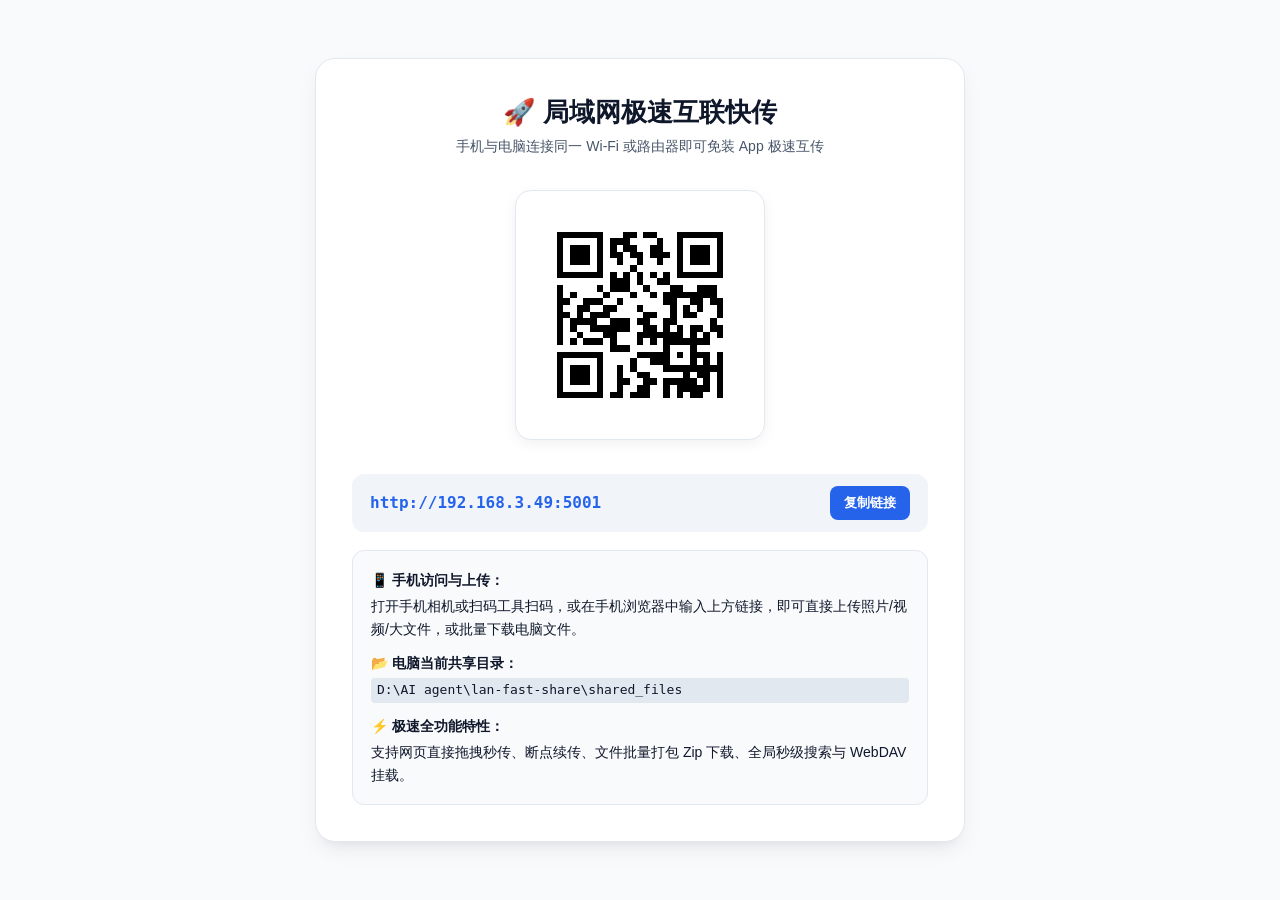
==== qrcode_guide.html @ 94915e1e "feat: 局域网极速快传初始发布，集成真实矢量二维码、物理局域网IP穿透与PowerShell原生启动器" ====
<!DOCTYPE html>
<html lang="zh-CN">
<head>
    <meta charset="UTF-8">
    <meta name="viewport" content="width=device-width, initial-scale=1.0">
    <title>局域网快传 - 扫码互联指南</title>
    <style>
        :root {
            --primary: #2563eb;
            --primary-hover: #1d4ed8;
            --bg: #f8fafc;
            --card-bg: #ffffff;
            --text-main: #0f172a;
            --text-sub: #475569;
            --border: #e2e8f0;
            --success: #16a34a;
        }
        * { box-sizing: border-box; margin: 0; padding: 0; }
        body {
            font-family: -apple-system, BlinkMacSystemFont, "Segoe UI", Roboto, "Helvetica Neue", Arial, sans-serif;
            background: var(--bg);
            color: var(--text-main);
            min-height: 100vh;
            display: flex;
            align-items: center;
            justify-content: center;
            padding: 24px;
        }
        .container {
            background: var(--card-bg);
            max-width: 650px;
            width: 100%;
            border-radius: 20px;
            box-shadow: 0 10px 25px -5px rgba(0, 0, 0, 0.08), 0 8px 10px -6px rgba(0, 0, 0, 0.05);
            padding: 36px;
            border: 1px solid var(--border);
            text-align: center;
        }
        .header { margin-bottom: 20px; }
        .header h1 { font-size: 26px; font-weight: 700; color: var(--text-main); margin-bottom: 8px; }
        .header p { font-size: 14px; color: var(--text-sub); }
        
        .qr-wrapper {
            display: inline-block;
            background: #ffffff;
            padding: 14px;
            border-radius: 16px;
            box-shadow: 0 4px 14px rgba(0, 0, 0, 0.06);
            border: 1px solid var(--border);
            margin: 14px 0;
        }

        .url-box {
            background: #f1f5f9;
            border-radius: 12px;
            padding: 12px 18px;
            display: flex;
            align-items: center;
            justify-content: space-between;
            gap: 12px;
            margin: 16px 0;
        }
        .url-text {
            font-family: ui-monospace, SFMono-Regular, Menlo, Monaco, Consolas, monospace;
            font-size: 16px;
            font-weight: 600;
            color: var(--primary);
            overflow: hidden;
            text-overflow: ellipsis;
            white-space: nowrap;
        }
        .copy-btn {
            background: var(--primary);
            color: white;
            border: none;
            padding: 8px 14px;
            border-radius: 8px;
            cursor: pointer;
            font-size: 13px;
            font-weight: 600;
            transition: all 0.2s;
            white-space: nowrap;
        }
        .copy-btn:hover { background: var(--primary-hover); }

        .info-card {
            text-align: left;
            background: #f8fafc;
            border-radius: 12px;
            padding: 18px;
            border: 1px solid var(--border);
            margin-top: 18px;
        }
        .info-item {
            margin-bottom: 12px;
            font-size: 14px;
            line-height: 1.6;
        }
        .info-item:last-child { margin-bottom: 0; }
        .info-title { font-weight: 600; color: var(--text-main); margin-bottom: 4px; }
        .code-inline {
            background: #e2e8f0;
            padding: 2px 6px;
            border-radius: 4px;
            font-family: monospace;
            font-size: 13px;
            word-break: break-all;
        }
    </style>
</head>
<body>
    <div class="container">
        <div class="header">
            <h1>🚀 局域网极速互联快传</h1>
            <p>手机与电脑连接同一 Wi-Fi 或路由器即可免装 App 极速互传</p>
        </div>

        <div class="qr-wrapper" id="qrContainer">
            <svg xmlns="http://www.w3.org/2000/svg" viewBox="0 0 264 264" width="220" height="220" shape-rendering="crispEdges" style="display:block;margin:0 auto;background:#ffffff;">
<rect width="264" height="264" fill="#ffffff" />
<rect x="32" y="32" width="8" height="8" fill="#000000" />
<rect x="40" y="32" width="8" height="8" fill="#000000" />
<rect x="48" y="32" width="8" height="8" fill="#000000" />
<rect x="56" y="32" width="8" height="8" fill="#000000" />
<rect x="64" y="32" width="8" height="8" fill="#000000" />
<rect x="72" y="32" width="8" height="8" fill="#000000" />
<rect x="80" y="32" width="8" height="8" fill="#000000" />
<rect x="112" y="32" width="8" height="8" fill="#000000" />
<rect x="120" y="32" width="8" height="8" fill="#000000" />
<rect x="136" y="32" width="8" height="8" fill="#000000" />
<rect x="144" y="32" width="8" height="8" fill="#000000" />
<rect x="176" y="32" width="8" height="8" fill="#000000" />
<rect x="184" y="32" width="8" height="8" fill="#000000" />
<rect x="192" y="32" width="8" height="8" fill="#000000" />
<rect x="200" y="32" width="8" height="8" fill="#000000" />
<rect x="208" y="32" width="8" height="8" fill="#000000" />
<rect x="216" y="32" width="8" height="8" fill="#000000" />
<rect x="224" y="32" width="8" height="8" fill="#000000" />
<rect x="32" y="40" width="8" height="8" fill="#000000" />
<rect x="80" y="40" width="8" height="8" fill="#000000" />
<rect x="96" y="40" width="8" height="8" fill="#000000" />
<rect x="104" y="40" width="8" height="8" fill="#000000" />
<rect x="112" y="40" width="8" height="8" fill="#000000" />
<rect x="152" y="40" width="8" height="8" fill="#000000" />
<rect x="176" y="40" width="8" height="8" fill="#000000" />
<rect x="224" y="40" width="8" height="8" fill="#000000" />
<rect x="32" y="48" width="8" height="8" fill="#000000" />
<rect x="48" y="48" width="8" height="8" fill="#000000" />
<rect x="56" y="48" width="8" height="8" fill="#000000" />
<rect x="64" y="48" width="8" height="8" fill="#000000" />
<rect x="80" y="48" width="8" height="8" fill="#000000" />
<rect x="96" y="48" width="8" height="8" fill="#000000" />
<rect x="112" y="48" width="8" height="8" fill="#000000" />
<rect x="120" y="48" width="8" height="8" fill="#000000" />
<rect x="144" y="48" width="8" height="8" fill="#000000" />
<rect x="152" y="48" width="8" height="8" fill="#000000" />
<rect x="176" y="48" width="8" height="8" fill="#000000" />
<rect x="192" y="48" width="8" height="8" fill="#000000" />
<rect x="200" y="48" width="8" height="8" fill="#000000" />
<rect x="208" y="48" width="8" height="8" fill="#000000" />
<rect x="224" y="48" width="8" height="8" fill="#000000" />
<rect x="32" y="56" width="8" height="8" fill="#000000" />
<rect x="48" y="56" width="8" height="8" fill="#000000" />
<rect x="56" y="56" width="8" height="8" fill="#000000" />
<rect x="64" y="56" width="8" height="8" fill="#000000" />
<rect x="80" y="56" width="8" height="8" fill="#000000" />
<rect x="96" y="56" width="8" height="8" fill="#000000" />
<rect x="104" y="56" width="8" height="8" fill="#000000" />
<rect x="120" y="56" width="8" height="8" fill="#000000" />
<rect x="128" y="56" width="8" height="8" fill="#000000" />
<rect x="144" y="56" width="8" height="8" fill="#000000" />
<rect x="152" y="56" width="8" height="8" fill="#000000" />
<rect x="160" y="56" width="8" height="8" fill="#000000" />
<rect x="176" y="56" width="8" height="8" fill="#000000" />
<rect x="192" y="56" width="8" height="8" fill="#000000" />
<rect x="200" y="56" width="8" height="8" fill="#000000" />
<rect x="208" y="56" width="8" height="8" fill="#000000" />
<rect x="224" y="56" width="8" height="8" fill="#000000" />
<rect x="32" y="64" width="8" height="8" fill="#000000" />
<rect x="48" y="64" width="8" height="8" fill="#000000" />
<rect x="56" y="64" width="8" height="8" fill="#000000" />
<rect x="64" y="64" width="8" height="8" fill="#000000" />
<rect x="80" y="64" width="8" height="8" fill="#000000" />
<rect x="104" y="64" width="8" height="8" fill="#000000" />
<rect x="128" y="64" width="8" height="8" fill="#000000" />
<rect x="152" y="64" width="8" height="8" fill="#000000" />
<rect x="176" y="64" width="8" height="8" fill="#000000" />
<rect x="192" y="64" width="8" height="8" fill="#000000" />
<rect x="200" y="64" width="8" height="8" fill="#000000" />
<rect x="208" y="64" width="8" height="8" fill="#000000" />
<rect x="224" y="64" width="8" height="8" fill="#000000" />
<rect x="32" y="72" width="8" height="8" fill="#000000" />
<rect x="80" y="72" width="8" height="8" fill="#000000" />
<rect x="120" y="72" width="8" height="8" fill="#000000" />
<rect x="176" y="72" width="8" height="8" fill="#000000" />
<rect x="224" y="72" width="8" height="8" fill="#000000" />
<rect x="32" y="80" width="8" height="8" fill="#000000" />
<rect x="40" y="80" width="8" height="8" fill="#000000" />
<rect x="48" y="80" width="8" height="8" fill="#000000" />
<rect x="56" y="80" width="8" height="8" fill="#000000" />
<rect x="64" y="80" width="8" height="8" fill="#000000" />
<rect x="72" y="80" width="8" height="8" fill="#000000" />
<rect x="80" y="80" width="8" height="8" fill="#000000" />
<rect x="96" y="80" width="8" height="8" fill="#000000" />
<rect x="112" y="80" width="8" height="8" fill="#000000" />
<rect x="128" y="80" width="8" height="8" fill="#000000" />
<rect x="144" y="80" width="8" height="8" fill="#000000" />
<rect x="160" y="80" width="8" height="8" fill="#000000" />
<rect x="176" y="80" width="8" height="8" fill="#000000" />
<rect x="184" y="80" width="8" height="8" fill="#000000" />
<rect x="192" y="80" width="8" height="8" fill="#000000" />
<rect x="200" y="80" width="8" height="8" fill="#000000" />
<rect x="208" y="80" width="8" height="8" fill="#000000" />
<rect x="216" y="80" width="8" height="8" fill="#000000" />
<rect x="224" y="80" width="8" height="8" fill="#000000" />
<rect x="96" y="88" width="8" height="8" fill="#000000" />
<rect x="104" y="88" width="8" height="8" fill="#000000" />
<rect x="112" y="88" width="8" height="8" fill="#000000" />
<rect x="128" y="88" width="8" height="8" fill="#000000" />
<rect x="152" y="88" width="8" height="8" fill="#000000" />
<rect x="160" y="88" width="8" height="8" fill="#000000" />
<rect x="32" y="96" width="8" height="8" fill="#000000" />
<rect x="80" y="96" width="8" height="8" fill="#000000" />
<rect x="96" y="96" width="8" height="8" fill="#000000" />
<rect x="104" y="96" width="8" height="8" fill="#000000" />
<rect x="112" y="96" width="8" height="8" fill="#000000" />
<rect x="136" y="96" width="8" height="8" fill="#000000" />
<rect x="168" y="96" width="8" height="8" fill="#000000" />
<rect x="176" y="96" width="8" height="8" fill="#000000" />
<rect x="200" y="96" width="8" height="8" fill="#000000" />
<rect x="208" y="96" width="8" height="8" fill="#000000" />
<rect x="216" y="96" width="8" height="8" fill="#000000" />
<rect x="32" y="104" width="8" height="8" fill="#000000" />
<rect x="48" y="104" width="8" height="8" fill="#000000" />
<rect x="88" y="104" width="8" height="8" fill="#000000" />
<rect x="120" y="104" width="8" height="8" fill="#000000" />
<rect x="144" y="104" width="8" height="8" fill="#000000" />
<rect x="160" y="104" width="8" height="8" fill="#000000" />
<rect x="168" y="104" width="8" height="8" fill="#000000" />
<rect x="176" y="104" width="8" height="8" fill="#000000" />
<rect x="184" y="104" width="8" height="8" fill="#000000" />
<rect x="192" y="104" width="8" height="8" fill="#000000" />
<rect x="200" y="104" width="8" height="8" fill="#000000" />
<rect x="208" y="104" width="8" height="8" fill="#000000" />
<rect x="216" y="104" width="8" height="8" fill="#000000" />
<rect x="32" y="112" width="8" height="8" fill="#000000" />
<rect x="40" y="112" width="8" height="8" fill="#000000" />
<rect x="64" y="112" width="8" height="8" fill="#000000" />
<rect x="72" y="112" width="8" height="8" fill="#000000" />
<rect x="80" y="112" width="8" height="8" fill="#000000" />
<rect x="104" y="112" width="8" height="8" fill="#000000" />
<rect x="160" y="112" width="8" height="8" fill="#000000" />
<rect x="168" y="112" width="8" height="8" fill="#000000" />
<rect x="192" y="112" width="8" height="8" fill="#000000" />
<rect x="200" y="112" width="8" height="8" fill="#000000" />
<rect x="216" y="112" width="8" height="8" fill="#000000" />
<rect x="224" y="112" width="8" height="8" fill="#000000" />
<rect x="32" y="120" width="8" height="8" fill="#000000" />
<rect x="56" y="120" width="8" height="8" fill="#000000" />
<rect x="64" y="120" width="8" height="8" fill="#000000" />
<rect x="88" y="120" width="8" height="8" fill="#000000" />
<rect x="96" y="120" width="8" height="8" fill="#000000" />
<rect x="128" y="120" width="8" height="8" fill="#000000" />
<rect x="168" y="120" width="8" height="8" fill="#000000" />
<rect x="184" y="120" width="8" height="8" fill="#000000" />
<rect x="200" y="120" width="8" height="8" fill="#000000" />
<rect x="224" y="120" width="8" height="8" fill="#000000" />
<rect x="32" y="128" width="8" height="8" fill="#000000" />
<rect x="40" y="128" width="8" height="8" fill="#000000" />
<rect x="56" y="128" width="8" height="8" fill="#000000" />
<rect x="72" y="128" width="8" height="8" fill="#000000" />
<rect x="80" y="128" width="8" height="8" fill="#000000" />
<rect x="88" y="128" width="8" height="8" fill="#000000" />
<rect x="136" y="128" width="8" height="8" fill="#000000" />
<rect x="144" y="128" width="8" height="8" fill="#000000" />
<rect x="168" y="128" width="8" height="8" fill="#000000" />
<rect x="184" y="128" width="8" height="8" fill="#000000" />
<rect x="192" y="128" width="8" height="8" fill="#000000" />
<rect x="224" y="128" width="8" height="8" fill="#000000" />
<rect x="32" y="136" width="8" height="8" fill="#000000" />
<rect x="48" y="136" width="8" height="8" fill="#000000" />
<rect x="56" y="136" width="8" height="8" fill="#000000" />
<rect x="64" y="136" width="8" height="8" fill="#000000" />
<rect x="72" y="136" width="8" height="8" fill="#000000" />
<rect x="96" y="136" width="8" height="8" fill="#000000" />
<rect x="104" y="136" width="8" height="8" fill="#000000" />
<rect x="112" y="136" width="8" height="8" fill="#000000" />
<rect x="128" y="136" width="8" height="8" fill="#000000" />
<rect x="136" y="136" width="8" height="8" fill="#000000" />
<rect x="160" y="136" width="8" height="8" fill="#000000" />
<rect x="168" y="136" width="8" height="8" fill="#000000" />
<rect x="216" y="136" width="8" height="8" fill="#000000" />
<rect x="32" y="144" width="8" height="8" fill="#000000" />
<rect x="48" y="144" width="8" height="8" fill="#000000" />
<rect x="72" y="144" width="8" height="8" fill="#000000" />
<rect x="80" y="144" width="8" height="8" fill="#000000" />
<rect x="88" y="144" width="8" height="8" fill="#000000" />
<rect x="96" y="144" width="8" height="8" fill="#000000" />
<rect x="104" y="144" width="8" height="8" fill="#000000" />
<rect x="112" y="144" width="8" height="8" fill="#000000" />
<rect x="136" y="144" width="8" height="8" fill="#000000" />
<rect x="144" y="144" width="8" height="8" fill="#000000" />
<rect x="160" y="144" width="8" height="8" fill="#000000" />
<rect x="176" y="144" width="8" height="8" fill="#000000" />
<rect x="192" y="144" width="8" height="8" fill="#000000" />
<rect x="200" y="144" width="8" height="8" fill="#000000" />
<rect x="216" y="144" width="8" height="8" fill="#000000" />
<rect x="224" y="144" width="8" height="8" fill="#000000" />
<rect x="32" y="152" width="8" height="8" fill="#000000" />
<rect x="56" y="152" width="8" height="8" fill="#000000" />
<rect x="88" y="152" width="8" height="8" fill="#000000" />
<rect x="96" y="152" width="8" height="8" fill="#000000" />
<rect x="128" y="152" width="8" height="8" fill="#000000" />
<rect x="136" y="152" width="8" height="8" fill="#000000" />
<rect x="144" y="152" width="8" height="8" fill="#000000" />
<rect x="152" y="152" width="8" height="8" fill="#000000" />
<rect x="160" y="152" width="8" height="8" fill="#000000" />
<rect x="168" y="152" width="8" height="8" fill="#000000" />
<rect x="176" y="152" width="8" height="8" fill="#000000" />
<rect x="192" y="152" width="8" height="8" fill="#000000" />
<rect x="208" y="152" width="8" height="8" fill="#000000" />
<rect x="224" y="152" width="8" height="8" fill="#000000" />
<rect x="32" y="160" width="8" height="8" fill="#000000" />
<rect x="48" y="160" width="8" height="8" fill="#000000" />
<rect x="64" y="160" width="8" height="8" fill="#000000" />
<rect x="72" y="160" width="8" height="8" fill="#000000" />
<rect x="80" y="160" width="8" height="8" fill="#000000" />
<rect x="96" y="160" width="8" height="8" fill="#000000" />
<rect x="128" y="160" width="8" height="8" fill="#000000" />
<rect x="144" y="160" width="8" height="8" fill="#000000" />
<rect x="160" y="160" width="8" height="8" fill="#000000" />
<rect x="168" y="160" width="8" height="8" fill="#000000" />
<rect x="176" y="160" width="8" height="8" fill="#000000" />
<rect x="184" y="160" width="8" height="8" fill="#000000" />
<rect x="192" y="160" width="8" height="8" fill="#000000" />
<rect x="200" y="160" width="8" height="8" fill="#000000" />
<rect x="208" y="160" width="8" height="8" fill="#000000" />
<rect x="96" y="168" width="8" height="8" fill="#000000" />
<rect x="104" y="168" width="8" height="8" fill="#000000" />
<rect x="112" y="168" width="8" height="8" fill="#000000" />
<rect x="160" y="168" width="8" height="8" fill="#000000" />
<rect x="192" y="168" width="8" height="8" fill="#000000" />
<rect x="32" y="176" width="8" height="8" fill="#000000" />
<rect x="40" y="176" width="8" height="8" fill="#000000" />
<rect x="48" y="176" width="8" height="8" fill="#000000" />
<rect x="56" y="176" width="8" height="8" fill="#000000" />
<rect x="64" y="176" width="8" height="8" fill="#000000" />
<rect x="72" y="176" width="8" height="8" fill="#000000" />
<rect x="80" y="176" width="8" height="8" fill="#000000" />
<rect x="128" y="176" width="8" height="8" fill="#000000" />
<rect x="136" y="176" width="8" height="8" fill="#000000" />
<rect x="144" y="176" width="8" height="8" fill="#000000" />
<rect x="152" y="176" width="8" height="8" fill="#000000" />
<rect x="160" y="176" width="8" height="8" fill="#000000" />
<rect x="176" y="176" width="8" height="8" fill="#000000" />
<rect x="192" y="176" width="8" height="8" fill="#000000" />
<rect x="200" y="176" width="8" height="8" fill="#000000" />
<rect x="208" y="176" width="8" height="8" fill="#000000" />
<rect x="224" y="176" width="8" height="8" fill="#000000" />
<rect x="32" y="184" width="8" height="8" fill="#000000" />
<rect x="80" y="184" width="8" height="8" fill="#000000" />
<rect x="120" y="184" width="8" height="8" fill="#000000" />
<rect x="144" y="184" width="8" height="8" fill="#000000" />
<rect x="152" y="184" width="8" height="8" fill="#000000" />
<rect x="160" y="184" width="8" height="8" fill="#000000" />
<rect x="192" y="184" width="8" height="8" fill="#000000" />
<rect x="208" y="184" width="8" height="8" fill="#000000" />
<rect x="224" y="184" width="8" height="8" fill="#000000" />
<rect x="32" y="192" width="8" height="8" fill="#000000" />
<rect x="48" y="192" width="8" height="8" fill="#000000" />
<rect x="56" y="192" width="8" height="8" fill="#000000" />
<rect x="64" y="192" width="8" height="8" fill="#000000" />
<rect x="80" y="192" width="8" height="8" fill="#000000" />
<rect x="104" y="192" width="8" height="8" fill="#000000" />
<rect x="120" y="192" width="8" height="8" fill="#000000" />
<rect x="160" y="192" width="8" height="8" fill="#000000" />
<rect x="168" y="192" width="8" height="8" fill="#000000" />
<rect x="176" y="192" width="8" height="8" fill="#000000" />
<rect x="184" y="192" width="8" height="8" fill="#000000" />
<rect x="192" y="192" width="8" height="8" fill="#000000" />
<rect x="200" y="192" width="8" height="8" fill="#000000" />
<rect x="208" y="192" width="8" height="8" fill="#000000" />
<rect x="216" y="192" width="8" height="8" fill="#000000" />
<rect x="224" y="192" width="8" height="8" fill="#000000" />
<rect x="32" y="200" width="8" height="8" fill="#000000" />
<rect x="48" y="200" width="8" height="8" fill="#000000" />
<rect x="56" y="200" width="8" height="8" fill="#000000" />
<rect x="64" y="200" width="8" height="8" fill="#000000" />
<rect x="80" y="200" width="8" height="8" fill="#000000" />
<rect x="104" y="200" width="8" height="8" fill="#000000" />
<rect x="128" y="200" width="8" height="8" fill="#000000" />
<rect x="136" y="200" width="8" height="8" fill="#000000" />
<rect x="184" y="200" width="8" height="8" fill="#000000" />
<rect x="200" y="200" width="8" height="8" fill="#000000" />
<rect x="208" y="200" width="8" height="8" fill="#000000" />
<rect x="224" y="200" width="8" height="8" fill="#000000" />
<rect x="32" y="208" width="8" height="8" fill="#000000" />
<rect x="48" y="208" width="8" height="8" fill="#000000" />
<rect x="56" y="208" width="8" height="8" fill="#000000" />
<rect x="64" y="208" width="8" height="8" fill="#000000" />
<rect x="80" y="208" width="8" height="8" fill="#000000" />
<rect x="104" y="208" width="8" height="8" fill="#000000" />
<rect x="112" y="208" width="8" height="8" fill="#000000" />
<rect x="136" y="208" width="8" height="8" fill="#000000" />
<rect x="144" y="208" width="8" height="8" fill="#000000" />
<rect x="160" y="208" width="8" height="8" fill="#000000" />
<rect x="168" y="208" width="8" height="8" fill="#000000" />
<rect x="176" y="208" width="8" height="8" fill="#000000" />
<rect x="184" y="208" width="8" height="8" fill="#000000" />
<rect x="192" y="208" width="8" height="8" fill="#000000" />
<rect x="208" y="208" width="8" height="8" fill="#000000" />
<rect x="224" y="208" width="8" height="8" fill="#000000" />
<rect x="32" y="216" width="8" height="8" fill="#000000" />
<rect x="80" y="216" width="8" height="8" fill="#000000" />
<rect x="104" y="216" width="8" height="8" fill="#000000" />
<rect x="128" y="216" width="8" height="8" fill="#000000" />
<rect x="136" y="216" width="8" height="8" fill="#000000" />
<rect x="160" y="216" width="8" height="8" fill="#000000" />
<rect x="176" y="216" width="8" height="8" fill="#000000" />
<rect x="184" y="216" width="8" height="8" fill="#000000" />
<rect x="192" y="216" width="8" height="8" fill="#000000" />
<rect x="200" y="216" width="8" height="8" fill="#000000" />
<rect x="208" y="216" width="8" height="8" fill="#000000" />
<rect x="224" y="216" width="8" height="8" fill="#000000" />
<rect x="32" y="224" width="8" height="8" fill="#000000" />
<rect x="40" y="224" width="8" height="8" fill="#000000" />
<rect x="48" y="224" width="8" height="8" fill="#000000" />
<rect x="56" y="224" width="8" height="8" fill="#000000" />
<rect x="64" y="224" width="8" height="8" fill="#000000" />
<rect x="72" y="224" width="8" height="8" fill="#000000" />
<rect x="80" y="224" width="8" height="8" fill="#000000" />
<rect x="96" y="224" width="8" height="8" fill="#000000" />
<rect x="104" y="224" width="8" height="8" fill="#000000" />
<rect x="120" y="224" width="8" height="8" fill="#000000" />
<rect x="128" y="224" width="8" height="8" fill="#000000" />
<rect x="136" y="224" width="8" height="8" fill="#000000" />
<rect x="160" y="224" width="8" height="8" fill="#000000" />
<rect x="176" y="224" width="8" height="8" fill="#000000" />
<rect x="192" y="224" width="8" height="8" fill="#000000" />
<rect x="200" y="224" width="8" height="8" fill="#000000" />
<rect x="224" y="224" width="8" height="8" fill="#000000" />
</svg>
        </div>

        <div class="url-box">
            <span class="url-text" id="targetUrl">http://192.168.3.49:5001</span>
            <button class="copy-btn" onclick="copyLink()">复制链接</button>
        </div>

        <div class="info-card">
            <div class="info-item">
                <div class="info-title">📱 手机访问与上传：</div>
                <div>打开手机相机或扫码工具扫码，或在手机浏览器中输入上方链接，即可直接上传照片/视频/大文件，或批量下载电脑文件。</div>
            </div>
            <div class="info-item">
                <div class="info-title">📂 电脑当前共享目录：</div>
                <div class="code-inline">D:\AI agent\lan-fast-share\shared_files</div>
            </div>
            <div class="info-item">
                <div class="info-title">⚡ 极速全功能特性：</div>
                <div>支持网页直接拖拽秒传、断点续传、文件批量打包 Zip 下载、全局秒级搜索与 WebDAV 挂载。</div>
            </div>
            
        </div>
    </div>

    <script src="web/qrcode.min.js"></script>
    <script>
        // 若静态 SVG 缺失，自动调用本地纯原生离线引擎动态补全
        (function() {
            const container = document.getElementById("qrContainer");
            if (container && (!container.querySelector("svg") || container.innerHTML.trim() === "")) {
                const url = document.getElementById("targetUrl").innerText.trim();
                if (window.LanQRCode && typeof window.LanQRCode.createSvg === 'function') {
                    container.innerHTML = window.LanQRCode.createSvg(url, { margin: 4, size: 220, level: 'M' });
                }
            }
        })();

        function copyLink() {
            const text = document.getElementById("targetUrl").innerText;
            navigator.clipboard.writeText(text).then(() => {
                alert("已复制链接到剪贴板！可以直接微信/QQ发给好友或在手机输入。");
            }).catch(() => {
                const input = document.createElement("input");
                input.value = text;
                document.body.appendChild(input);
                input.select();
                document.execCommand("copy");
                document.body.removeChild(input);
                alert("已复制链接到剪贴板！");
            });
        }
    </script>
</body>
</html>
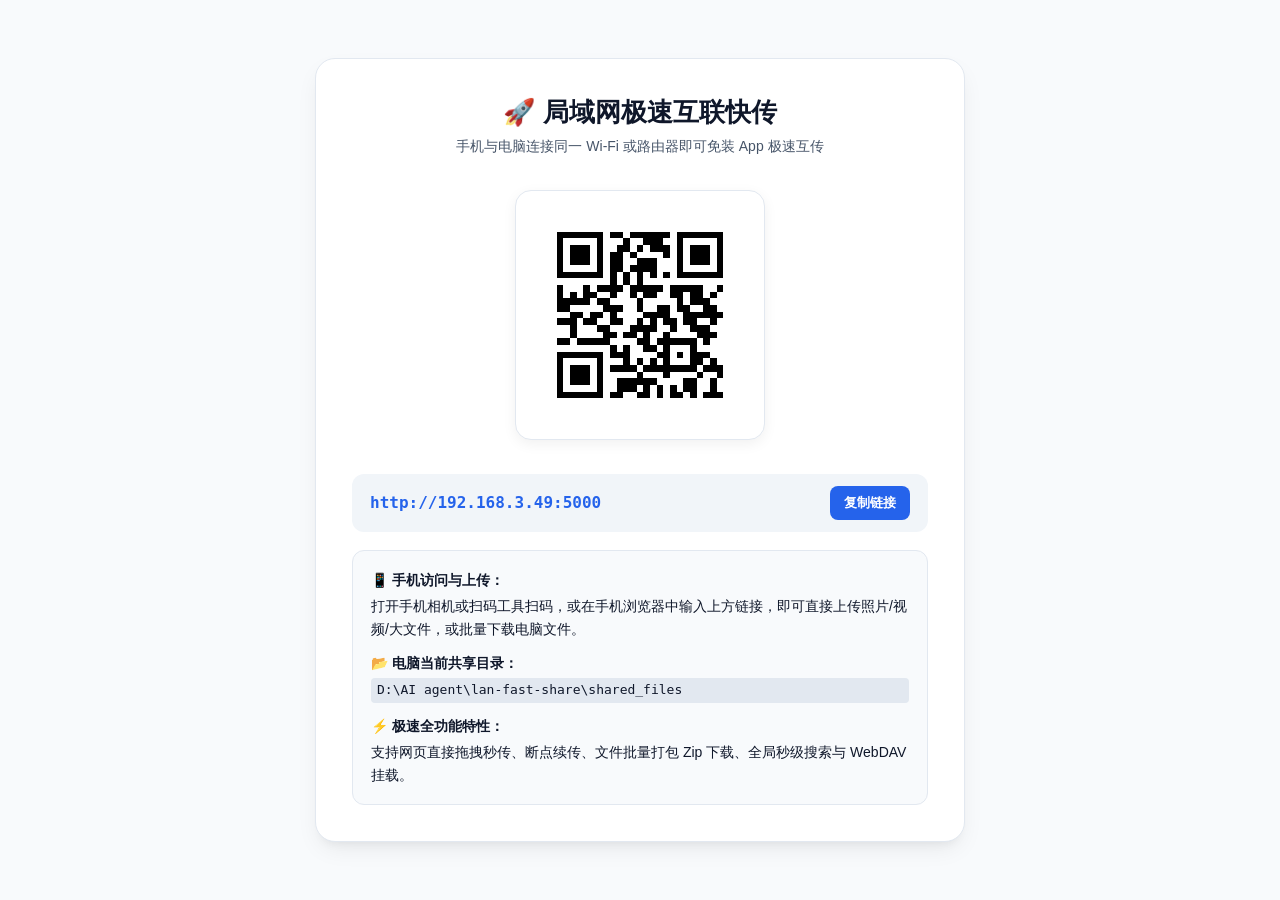
==== commit 656656ca: "feat: 重构网页内置零泄漏流式下载引擎，移除外部接管，支持大文件多文件任务中心调度与断点续传" ====
--- a/qrcode_guide.html
+++ b/qrcode_guide.html
@@ -125,10 +125,14 @@
 <rect x="64" y="32" width="8" height="8" fill="#000000" />
 <rect x="72" y="32" width="8" height="8" fill="#000000" />
 <rect x="80" y="32" width="8" height="8" fill="#000000" />
-<rect x="112" y="32" width="8" height="8" fill="#000000" />
+<rect x="96" y="32" width="8" height="8" fill="#000000" />
+<rect x="104" y="32" width="8" height="8" fill="#000000" />
 <rect x="120" y="32" width="8" height="8" fill="#000000" />
+<rect x="128" y="32" width="8" height="8" fill="#000000" />
 <rect x="136" y="32" width="8" height="8" fill="#000000" />
 <rect x="144" y="32" width="8" height="8" fill="#000000" />
+<rect x="152" y="32" width="8" height="8" fill="#000000" />
+<rect x="160" y="32" width="8" height="8" fill="#000000" />
 <rect x="176" y="32" width="8" height="8" fill="#000000" />
 <rect x="184" y="32" width="8" height="8" fill="#000000" />
 <rect x="192" y="32" width="8" height="8" fill="#000000" />
@@ -138,9 +142,9 @@
 <rect x="224" y="32" width="8" height="8" fill="#000000" />
 <rect x="32" y="40" width="8" height="8" fill="#000000" />
 <rect x="80" y="40" width="8" height="8" fill="#000000" />
-<rect x="96" y="40" width="8" height="8" fill="#000000" />
-<rect x="104" y="40" width="8" height="8" fill="#000000" />
 <rect x="112" y="40" width="8" height="8" fill="#000000" />
+<rect x="136" y="40" width="8" height="8" fill="#000000" />
+<rect x="144" y="40" width="8" height="8" fill="#000000" />
 <rect x="152" y="40" width="8" height="8" fill="#000000" />
 <rect x="176" y="40" width="8" height="8" fill="#000000" />
 <rect x="224" y="40" width="8" height="8" fill="#000000" />
@@ -149,11 +153,12 @@
 <rect x="56" y="48" width="8" height="8" fill="#000000" />
 <rect x="64" y="48" width="8" height="8" fill="#000000" />
 <rect x="80" y="48" width="8" height="8" fill="#000000" />
-<rect x="96" y="48" width="8" height="8" fill="#000000" />
+<rect x="104" y="48" width="8" height="8" fill="#000000" />
 <rect x="112" y="48" width="8" height="8" fill="#000000" />
-<rect x="120" y="48" width="8" height="8" fill="#000000" />
+<rect x="128" y="48" width="8" height="8" fill="#000000" />
 <rect x="144" y="48" width="8" height="8" fill="#000000" />
 <rect x="152" y="48" width="8" height="8" fill="#000000" />
+<rect x="160" y="48" width="8" height="8" fill="#000000" />
 <rect x="176" y="48" width="8" height="8" fill="#000000" />
 <rect x="192" y="48" width="8" height="8" fill="#000000" />
 <rect x="200" y="48" width="8" height="8" fill="#000000" />
@@ -167,9 +172,6 @@
 <rect x="96" y="56" width="8" height="8" fill="#000000" />
 <rect x="104" y="56" width="8" height="8" fill="#000000" />
 <rect x="120" y="56" width="8" height="8" fill="#000000" />
-<rect x="128" y="56" width="8" height="8" fill="#000000" />
-<rect x="144" y="56" width="8" height="8" fill="#000000" />
-<rect x="152" y="56" width="8" height="8" fill="#000000" />
 <rect x="160" y="56" width="8" height="8" fill="#000000" />
 <rect x="176" y="56" width="8" height="8" fill="#000000" />
 <rect x="192" y="56" width="8" height="8" fill="#000000" />
@@ -181,9 +183,11 @@
 <rect x="56" y="64" width="8" height="8" fill="#000000" />
 <rect x="64" y="64" width="8" height="8" fill="#000000" />
 <rect x="80" y="64" width="8" height="8" fill="#000000" />
+<rect x="96" y="64" width="8" height="8" fill="#000000" />
 <rect x="104" y="64" width="8" height="8" fill="#000000" />
 <rect x="128" y="64" width="8" height="8" fill="#000000" />
-<rect x="152" y="64" width="8" height="8" fill="#000000" />
+<rect x="136" y="64" width="8" height="8" fill="#000000" />
+<rect x="144" y="64" width="8" height="8" fill="#000000" />
 <rect x="176" y="64" width="8" height="8" fill="#000000" />
 <rect x="192" y="64" width="8" height="8" fill="#000000" />
 <rect x="200" y="64" width="8" height="8" fill="#000000" />
@@ -191,7 +195,12 @@
 <rect x="224" y="64" width="8" height="8" fill="#000000" />
 <rect x="32" y="72" width="8" height="8" fill="#000000" />
 <rect x="80" y="72" width="8" height="8" fill="#000000" />
+<rect x="96" y="72" width="8" height="8" fill="#000000" />
+<rect x="104" y="72" width="8" height="8" fill="#000000" />
 <rect x="120" y="72" width="8" height="8" fill="#000000" />
+<rect x="128" y="72" width="8" height="8" fill="#000000" />
+<rect x="136" y="72" width="8" height="8" fill="#000000" />
+<rect x="144" y="72" width="8" height="8" fill="#000000" />
 <rect x="176" y="72" width="8" height="8" fill="#000000" />
 <rect x="224" y="72" width="8" height="8" fill="#000000" />
 <rect x="32" y="80" width="8" height="8" fill="#000000" />
@@ -214,130 +223,132 @@
 <rect x="216" y="80" width="8" height="8" fill="#000000" />
 <rect x="224" y="80" width="8" height="8" fill="#000000" />
 <rect x="96" y="88" width="8" height="8" fill="#000000" />
-<rect x="104" y="88" width="8" height="8" fill="#000000" />
 <rect x="112" y="88" width="8" height="8" fill="#000000" />
 <rect x="128" y="88" width="8" height="8" fill="#000000" />
-<rect x="152" y="88" width="8" height="8" fill="#000000" />
-<rect x="160" y="88" width="8" height="8" fill="#000000" />
 <rect x="32" y="96" width="8" height="8" fill="#000000" />
+<rect x="64" y="96" width="8" height="8" fill="#000000" />
 <rect x="80" y="96" width="8" height="8" fill="#000000" />
+<rect x="88" y="96" width="8" height="8" fill="#000000" />
 <rect x="96" y="96" width="8" height="8" fill="#000000" />
 <rect x="104" y="96" width="8" height="8" fill="#000000" />
-<rect x="112" y="96" width="8" height="8" fill="#000000" />
+<rect x="120" y="96" width="8" height="8" fill="#000000" />
+<rect x="128" y="96" width="8" height="8" fill="#000000" />
 <rect x="136" y="96" width="8" height="8" fill="#000000" />
+<rect x="144" y="96" width="8" height="8" fill="#000000" />
+<rect x="152" y="96" width="8" height="8" fill="#000000" />
 <rect x="168" y="96" width="8" height="8" fill="#000000" />
 <rect x="176" y="96" width="8" height="8" fill="#000000" />
+<rect x="184" y="96" width="8" height="8" fill="#000000" />
+<rect x="192" y="96" width="8" height="8" fill="#000000" />
 <rect x="200" y="96" width="8" height="8" fill="#000000" />
-<rect x="208" y="96" width="8" height="8" fill="#000000" />
-<rect x="216" y="96" width="8" height="8" fill="#000000" />
+<rect x="224" y="96" width="8" height="8" fill="#000000" />
 <rect x="32" y="104" width="8" height="8" fill="#000000" />
 <rect x="48" y="104" width="8" height="8" fill="#000000" />
-<rect x="88" y="104" width="8" height="8" fill="#000000" />
+<rect x="64" y="104" width="8" height="8" fill="#000000" />
+<rect x="72" y="104" width="8" height="8" fill="#000000" />
+<rect x="96" y="104" width="8" height="8" fill="#000000" />
 <rect x="120" y="104" width="8" height="8" fill="#000000" />
+<rect x="136" y="104" width="8" height="8" fill="#000000" />
 <rect x="144" y="104" width="8" height="8" fill="#000000" />
-<rect x="160" y="104" width="8" height="8" fill="#000000" />
 <rect x="168" y="104" width="8" height="8" fill="#000000" />
 <rect x="176" y="104" width="8" height="8" fill="#000000" />
-<rect x="184" y="104" width="8" height="8" fill="#000000" />
 <rect x="192" y="104" width="8" height="8" fill="#000000" />
 <rect x="200" y="104" width="8" height="8" fill="#000000" />
-<rect x="208" y="104" width="8" height="8" fill="#000000" />
 <rect x="216" y="104" width="8" height="8" fill="#000000" />
 <rect x="32" y="112" width="8" height="8" fill="#000000" />
 <rect x="40" y="112" width="8" height="8" fill="#000000" />
+<rect x="48" y="112" width="8" height="8" fill="#000000" />
+<rect x="56" y="112" width="8" height="8" fill="#000000" />
 <rect x="64" y="112" width="8" height="8" fill="#000000" />
-<rect x="72" y="112" width="8" height="8" fill="#000000" />
 <rect x="80" y="112" width="8" height="8" fill="#000000" />
-<rect x="104" y="112" width="8" height="8" fill="#000000" />
-<rect x="160" y="112" width="8" height="8" fill="#000000" />
-<rect x="168" y="112" width="8" height="8" fill="#000000" />
+<rect x="88" y="112" width="8" height="8" fill="#000000" />
+<rect x="128" y="112" width="8" height="8" fill="#000000" />
+<rect x="176" y="112" width="8" height="8" fill="#000000" />
 <rect x="192" y="112" width="8" height="8" fill="#000000" />
 <rect x="200" y="112" width="8" height="8" fill="#000000" />
-<rect x="216" y="112" width="8" height="8" fill="#000000" />
-<rect x="224" y="112" width="8" height="8" fill="#000000" />
+<rect x="208" y="112" width="8" height="8" fill="#000000" />
 <rect x="32" y="120" width="8" height="8" fill="#000000" />
-<rect x="56" y="120" width="8" height="8" fill="#000000" />
-<rect x="64" y="120" width="8" height="8" fill="#000000" />
+<rect x="40" y="120" width="8" height="8" fill="#000000" />
 <rect x="88" y="120" width="8" height="8" fill="#000000" />
 <rect x="96" y="120" width="8" height="8" fill="#000000" />
+<rect x="104" y="120" width="8" height="8" fill="#000000" />
 <rect x="128" y="120" width="8" height="8" fill="#000000" />
-<rect x="168" y="120" width="8" height="8" fill="#000000" />
+<rect x="152" y="120" width="8" height="8" fill="#000000" />
+<rect x="160" y="120" width="8" height="8" fill="#000000" />
+<rect x="176" y="120" width="8" height="8" fill="#000000" />
 <rect x="184" y="120" width="8" height="8" fill="#000000" />
-<rect x="200" y="120" width="8" height="8" fill="#000000" />
-<rect x="224" y="120" width="8" height="8" fill="#000000" />
-<rect x="32" y="128" width="8" height="8" fill="#000000" />
-<rect x="40" y="128" width="8" height="8" fill="#000000" />
+<rect x="208" y="120" width="8" height="8" fill="#000000" />
+<rect x="216" y="120" width="8" height="8" fill="#000000" />
+<rect x="48" y="128" width="8" height="8" fill="#000000" />
 <rect x="56" y="128" width="8" height="8" fill="#000000" />
 <rect x="72" y="128" width="8" height="8" fill="#000000" />
 <rect x="80" y="128" width="8" height="8" fill="#000000" />
-<rect x="88" y="128" width="8" height="8" fill="#000000" />
+<rect x="96" y="128" width="8" height="8" fill="#000000" />
 <rect x="136" y="128" width="8" height="8" fill="#000000" />
 <rect x="144" y="128" width="8" height="8" fill="#000000" />
-<rect x="168" y="128" width="8" height="8" fill="#000000" />
+<rect x="152" y="128" width="8" height="8" fill="#000000" />
+<rect x="160" y="128" width="8" height="8" fill="#000000" />
 <rect x="184" y="128" width="8" height="8" fill="#000000" />
 <rect x="192" y="128" width="8" height="8" fill="#000000" />
+<rect x="200" y="128" width="8" height="8" fill="#000000" />
+<rect x="208" y="128" width="8" height="8" fill="#000000" />
+<rect x="216" y="128" width="8" height="8" fill="#000000" />
 <rect x="224" y="128" width="8" height="8" fill="#000000" />
 <rect x="32" y="136" width="8" height="8" fill="#000000" />
+<rect x="40" y="136" width="8" height="8" fill="#000000" />
 <rect x="48" y="136" width="8" height="8" fill="#000000" />
-<rect x="56" y="136" width="8" height="8" fill="#000000" />
 <rect x="64" y="136" width="8" height="8" fill="#000000" />
 <rect x="72" y="136" width="8" height="8" fill="#000000" />
 <rect x="96" y="136" width="8" height="8" fill="#000000" />
 <rect x="104" y="136" width="8" height="8" fill="#000000" />
-<rect x="112" y="136" width="8" height="8" fill="#000000" />
 <rect x="128" y="136" width="8" height="8" fill="#000000" />
-<rect x="136" y="136" width="8" height="8" fill="#000000" />
+<rect x="144" y="136" width="8" height="8" fill="#000000" />
 <rect x="160" y="136" width="8" height="8" fill="#000000" />
 <rect x="168" y="136" width="8" height="8" fill="#000000" />
+<rect x="184" y="136" width="8" height="8" fill="#000000" />
+<rect x="192" y="136" width="8" height="8" fill="#000000" />
 <rect x="216" y="136" width="8" height="8" fill="#000000" />
-<rect x="32" y="144" width="8" height="8" fill="#000000" />
 <rect x="48" y="144" width="8" height="8" fill="#000000" />
-<rect x="72" y="144" width="8" height="8" fill="#000000" />
 <rect x="80" y="144" width="8" height="8" fill="#000000" />
 <rect x="88" y="144" width="8" height="8" fill="#000000" />
-<rect x="96" y="144" width="8" height="8" fill="#000000" />
-<rect x="104" y="144" width="8" height="8" fill="#000000" />
-<rect x="112" y="144" width="8" height="8" fill="#000000" />
+<rect x="120" y="144" width="8" height="8" fill="#000000" />
+<rect x="128" y="144" width="8" height="8" fill="#000000" />
 <rect x="136" y="144" width="8" height="8" fill="#000000" />
 <rect x="144" y="144" width="8" height="8" fill="#000000" />
-<rect x="160" y="144" width="8" height="8" fill="#000000" />
-<rect x="176" y="144" width="8" height="8" fill="#000000" />
+<rect x="168" y="144" width="8" height="8" fill="#000000" />
 <rect x="192" y="144" width="8" height="8" fill="#000000" />
 <rect x="200" y="144" width="8" height="8" fill="#000000" />
-<rect x="216" y="144" width="8" height="8" fill="#000000" />
-<rect x="224" y="144" width="8" height="8" fill="#000000" />
-<rect x="32" y="152" width="8" height="8" fill="#000000" />
-<rect x="56" y="152" width="8" height="8" fill="#000000" />
+<rect x="208" y="144" width="8" height="8" fill="#000000" />
+<rect x="48" y="152" width="8" height="8" fill="#000000" />
 <rect x="88" y="152" width="8" height="8" fill="#000000" />
 <rect x="96" y="152" width="8" height="8" fill="#000000" />
-<rect x="128" y="152" width="8" height="8" fill="#000000" />
+<rect x="112" y="152" width="8" height="8" fill="#000000" />
+<rect x="120" y="152" width="8" height="8" fill="#000000" />
 <rect x="136" y="152" width="8" height="8" fill="#000000" />
-<rect x="144" y="152" width="8" height="8" fill="#000000" />
-<rect x="152" y="152" width="8" height="8" fill="#000000" />
 <rect x="160" y="152" width="8" height="8" fill="#000000" />
-<rect x="168" y="152" width="8" height="8" fill="#000000" />
-<rect x="176" y="152" width="8" height="8" fill="#000000" />
-<rect x="192" y="152" width="8" height="8" fill="#000000" />
+<rect x="200" y="152" width="8" height="8" fill="#000000" />
 <rect x="208" y="152" width="8" height="8" fill="#000000" />
-<rect x="224" y="152" width="8" height="8" fill="#000000" />
+<rect x="216" y="152" width="8" height="8" fill="#000000" />
 <rect x="32" y="160" width="8" height="8" fill="#000000" />
-<rect x="48" y="160" width="8" height="8" fill="#000000" />
+<rect x="40" y="160" width="8" height="8" fill="#000000" />
+<rect x="56" y="160" width="8" height="8" fill="#000000" />
 <rect x="64" y="160" width="8" height="8" fill="#000000" />
 <rect x="72" y="160" width="8" height="8" fill="#000000" />
 <rect x="80" y="160" width="8" height="8" fill="#000000" />
-<rect x="96" y="160" width="8" height="8" fill="#000000" />
+<rect x="88" y="160" width="8" height="8" fill="#000000" />
 <rect x="128" y="160" width="8" height="8" fill="#000000" />
-<rect x="144" y="160" width="8" height="8" fill="#000000" />
+<rect x="136" y="160" width="8" height="8" fill="#000000" />
+<rect x="152" y="160" width="8" height="8" fill="#000000" />
 <rect x="160" y="160" width="8" height="8" fill="#000000" />
 <rect x="168" y="160" width="8" height="8" fill="#000000" />
 <rect x="176" y="160" width="8" height="8" fill="#000000" />
 <rect x="184" y="160" width="8" height="8" fill="#000000" />
 <rect x="192" y="160" width="8" height="8" fill="#000000" />
-<rect x="200" y="160" width="8" height="8" fill="#000000" />
 <rect x="208" y="160" width="8" height="8" fill="#000000" />
 <rect x="96" y="168" width="8" height="8" fill="#000000" />
-<rect x="104" y="168" width="8" height="8" fill="#000000" />
 <rect x="112" y="168" width="8" height="8" fill="#000000" />
+<rect x="136" y="168" width="8" height="8" fill="#000000" />
+<rect x="144" y="168" width="8" height="8" fill="#000000" />
 <rect x="160" y="168" width="8" height="8" fill="#000000" />
 <rect x="192" y="168" width="8" height="8" fill="#000000" />
 <rect x="32" y="176" width="8" height="8" fill="#000000" />
@@ -347,38 +358,41 @@
 <rect x="64" y="176" width="8" height="8" fill="#000000" />
 <rect x="72" y="176" width="8" height="8" fill="#000000" />
 <rect x="80" y="176" width="8" height="8" fill="#000000" />
-<rect x="128" y="176" width="8" height="8" fill="#000000" />
-<rect x="136" y="176" width="8" height="8" fill="#000000" />
-<rect x="144" y="176" width="8" height="8" fill="#000000" />
+<rect x="96" y="176" width="8" height="8" fill="#000000" />
+<rect x="104" y="176" width="8" height="8" fill="#000000" />
+<rect x="112" y="176" width="8" height="8" fill="#000000" />
 <rect x="152" y="176" width="8" height="8" fill="#000000" />
 <rect x="160" y="176" width="8" height="8" fill="#000000" />
 <rect x="176" y="176" width="8" height="8" fill="#000000" />
 <rect x="192" y="176" width="8" height="8" fill="#000000" />
 <rect x="200" y="176" width="8" height="8" fill="#000000" />
 <rect x="208" y="176" width="8" height="8" fill="#000000" />
-<rect x="224" y="176" width="8" height="8" fill="#000000" />
 <rect x="32" y="184" width="8" height="8" fill="#000000" />
 <rect x="80" y="184" width="8" height="8" fill="#000000" />
-<rect x="120" y="184" width="8" height="8" fill="#000000" />
+<rect x="112" y="184" width="8" height="8" fill="#000000" />
+<rect x="128" y="184" width="8" height="8" fill="#000000" />
 <rect x="144" y="184" width="8" height="8" fill="#000000" />
-<rect x="152" y="184" width="8" height="8" fill="#000000" />
 <rect x="160" y="184" width="8" height="8" fill="#000000" />
 <rect x="192" y="184" width="8" height="8" fill="#000000" />
-<rect x="208" y="184" width="8" height="8" fill="#000000" />
-<rect x="224" y="184" width="8" height="8" fill="#000000" />
+<rect x="200" y="184" width="8" height="8" fill="#000000" />
+<rect x="216" y="184" width="8" height="8" fill="#000000" />
 <rect x="32" y="192" width="8" height="8" fill="#000000" />
 <rect x="48" y="192" width="8" height="8" fill="#000000" />
 <rect x="56" y="192" width="8" height="8" fill="#000000" />
 <rect x="64" y="192" width="8" height="8" fill="#000000" />
 <rect x="80" y="192" width="8" height="8" fill="#000000" />
+<rect x="96" y="192" width="8" height="8" fill="#000000" />
 <rect x="104" y="192" width="8" height="8" fill="#000000" />
+<rect x="112" y="192" width="8" height="8" fill="#000000" />
 <rect x="120" y="192" width="8" height="8" fill="#000000" />
+<rect x="136" y="192" width="8" height="8" fill="#000000" />
+<rect x="144" y="192" width="8" height="8" fill="#000000" />
+<rect x="152" y="192" width="8" height="8" fill="#000000" />
 <rect x="160" y="192" width="8" height="8" fill="#000000" />
 <rect x="168" y="192" width="8" height="8" fill="#000000" />
 <rect x="176" y="192" width="8" height="8" fill="#000000" />
 <rect x="184" y="192" width="8" height="8" fill="#000000" />
 <rect x="192" y="192" width="8" height="8" fill="#000000" />
-<rect x="200" y="192" width="8" height="8" fill="#000000" />
 <rect x="208" y="192" width="8" height="8" fill="#000000" />
 <rect x="216" y="192" width="8" height="8" fill="#000000" />
 <rect x="224" y="192" width="8" height="8" fill="#000000" />
@@ -387,12 +401,9 @@
 <rect x="56" y="200" width="8" height="8" fill="#000000" />
 <rect x="64" y="200" width="8" height="8" fill="#000000" />
 <rect x="80" y="200" width="8" height="8" fill="#000000" />
-<rect x="104" y="200" width="8" height="8" fill="#000000" />
 <rect x="128" y="200" width="8" height="8" fill="#000000" />
-<rect x="136" y="200" width="8" height="8" fill="#000000" />
-<rect x="184" y="200" width="8" height="8" fill="#000000" />
+<rect x="160" y="200" width="8" height="8" fill="#000000" />
 <rect x="200" y="200" width="8" height="8" fill="#000000" />
-<rect x="208" y="200" width="8" height="8" fill="#000000" />
 <rect x="224" y="200" width="8" height="8" fill="#000000" />
 <rect x="32" y="208" width="8" height="8" fill="#000000" />
 <rect x="48" y="208" width="8" height="8" fill="#000000" />
@@ -401,27 +412,24 @@
 <rect x="80" y="208" width="8" height="8" fill="#000000" />
 <rect x="104" y="208" width="8" height="8" fill="#000000" />
 <rect x="112" y="208" width="8" height="8" fill="#000000" />
+<rect x="120" y="208" width="8" height="8" fill="#000000" />
+<rect x="128" y="208" width="8" height="8" fill="#000000" />
 <rect x="136" y="208" width="8" height="8" fill="#000000" />
 <rect x="144" y="208" width="8" height="8" fill="#000000" />
-<rect x="160" y="208" width="8" height="8" fill="#000000" />
-<rect x="168" y="208" width="8" height="8" fill="#000000" />
-<rect x="176" y="208" width="8" height="8" fill="#000000" />
 <rect x="184" y="208" width="8" height="8" fill="#000000" />
 <rect x="192" y="208" width="8" height="8" fill="#000000" />
-<rect x="208" y="208" width="8" height="8" fill="#000000" />
-<rect x="224" y="208" width="8" height="8" fill="#000000" />
+<rect x="216" y="208" width="8" height="8" fill="#000000" />
 <rect x="32" y="216" width="8" height="8" fill="#000000" />
 <rect x="80" y="216" width="8" height="8" fill="#000000" />
 <rect x="104" y="216" width="8" height="8" fill="#000000" />
-<rect x="128" y="216" width="8" height="8" fill="#000000" />
+<rect x="112" y="216" width="8" height="8" fill="#000000" />
+<rect x="120" y="216" width="8" height="8" fill="#000000" />
 <rect x="136" y="216" width="8" height="8" fill="#000000" />
-<rect x="160" y="216" width="8" height="8" fill="#000000" />
-<rect x="176" y="216" width="8" height="8" fill="#000000" />
+<rect x="152" y="216" width="8" height="8" fill="#000000" />
+<rect x="168" y="216" width="8" height="8" fill="#000000" />
 <rect x="184" y="216" width="8" height="8" fill="#000000" />
 <rect x="192" y="216" width="8" height="8" fill="#000000" />
-<rect x="200" y="216" width="8" height="8" fill="#000000" />
-<rect x="208" y="216" width="8" height="8" fill="#000000" />
-<rect x="224" y="216" width="8" height="8" fill="#000000" />
+<rect x="216" y="216" width="8" height="8" fill="#000000" />
 <rect x="32" y="224" width="8" height="8" fill="#000000" />
 <rect x="40" y="224" width="8" height="8" fill="#000000" />
 <rect x="48" y="224" width="8" height="8" fill="#000000" />
@@ -431,19 +439,20 @@
 <rect x="80" y="224" width="8" height="8" fill="#000000" />
 <rect x="96" y="224" width="8" height="8" fill="#000000" />
 <rect x="104" y="224" width="8" height="8" fill="#000000" />
-<rect x="120" y="224" width="8" height="8" fill="#000000" />
 <rect x="128" y="224" width="8" height="8" fill="#000000" />
 <rect x="136" y="224" width="8" height="8" fill="#000000" />
-<rect x="160" y="224" width="8" height="8" fill="#000000" />
+<rect x="152" y="224" width="8" height="8" fill="#000000" />
+<rect x="168" y="224" width="8" height="8" fill="#000000" />
 <rect x="176" y="224" width="8" height="8" fill="#000000" />
 <rect x="192" y="224" width="8" height="8" fill="#000000" />
-<rect x="200" y="224" width="8" height="8" fill="#000000" />
+<rect x="208" y="224" width="8" height="8" fill="#000000" />
+<rect x="216" y="224" width="8" height="8" fill="#000000" />
 <rect x="224" y="224" width="8" height="8" fill="#000000" />
 </svg>
         </div>
 
         <div class="url-box">
-            <span class="url-text" id="targetUrl">http://192.168.3.49:5001</span>
+            <span class="url-text" id="targetUrl">http://192.168.3.49:5000</span>
             <button class="copy-btn" onclick="copyLink()">复制链接</button>
         </div>
 
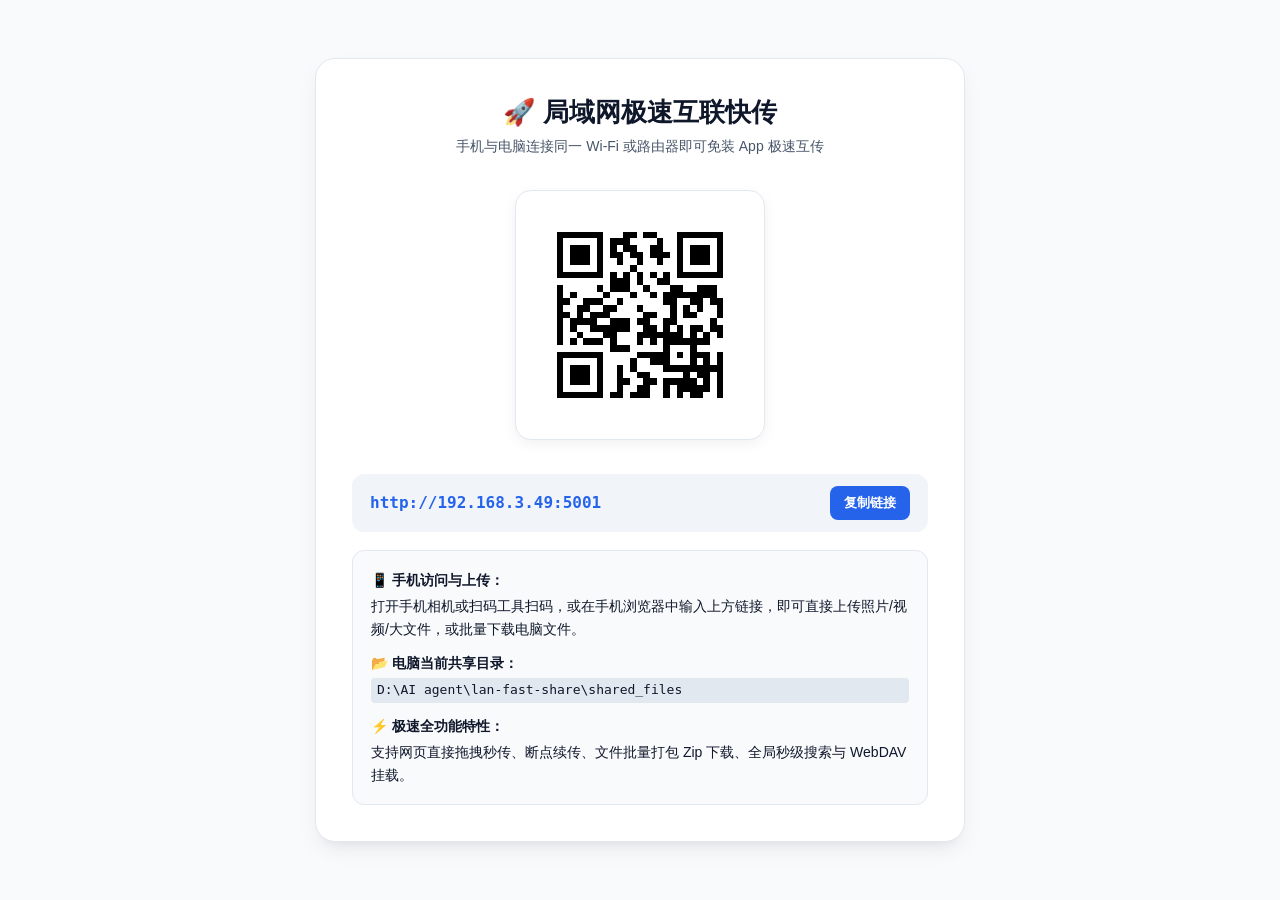
==== commit de058e2c: "feat: 移动端新增仿微信/QQ快捷媒体上传面板，支持直达手机相册多选、手机视频筛选与现场拍照秒传 - 新增移动端专用仿微信 Action Sheet 底部抽屉，提供相册、视频、拍摄与手机存储四大金" ====
--- a/qrcode_guide.html
+++ b/qrcode_guide.html
@@ -125,14 +125,10 @@
 <rect x="64" y="32" width="8" height="8" fill="#000000" />
 <rect x="72" y="32" width="8" height="8" fill="#000000" />
 <rect x="80" y="32" width="8" height="8" fill="#000000" />
-<rect x="96" y="32" width="8" height="8" fill="#000000" />
-<rect x="104" y="32" width="8" height="8" fill="#000000" />
+<rect x="112" y="32" width="8" height="8" fill="#000000" />
 <rect x="120" y="32" width="8" height="8" fill="#000000" />
-<rect x="128" y="32" width="8" height="8" fill="#000000" />
 <rect x="136" y="32" width="8" height="8" fill="#000000" />
 <rect x="144" y="32" width="8" height="8" fill="#000000" />
-<rect x="152" y="32" width="8" height="8" fill="#000000" />
-<rect x="160" y="32" width="8" height="8" fill="#000000" />
 <rect x="176" y="32" width="8" height="8" fill="#000000" />
 <rect x="184" y="32" width="8" height="8" fill="#000000" />
 <rect x="192" y="32" width="8" height="8" fill="#000000" />
@@ -142,9 +138,9 @@
 <rect x="224" y="32" width="8" height="8" fill="#000000" />
 <rect x="32" y="40" width="8" height="8" fill="#000000" />
 <rect x="80" y="40" width="8" height="8" fill="#000000" />
+<rect x="96" y="40" width="8" height="8" fill="#000000" />
+<rect x="104" y="40" width="8" height="8" fill="#000000" />
 <rect x="112" y="40" width="8" height="8" fill="#000000" />
-<rect x="136" y="40" width="8" height="8" fill="#000000" />
-<rect x="144" y="40" width="8" height="8" fill="#000000" />
 <rect x="152" y="40" width="8" height="8" fill="#000000" />
 <rect x="176" y="40" width="8" height="8" fill="#000000" />
 <rect x="224" y="40" width="8" height="8" fill="#000000" />
@@ -153,12 +149,11 @@
 <rect x="56" y="48" width="8" height="8" fill="#000000" />
 <rect x="64" y="48" width="8" height="8" fill="#000000" />
 <rect x="80" y="48" width="8" height="8" fill="#000000" />
-<rect x="104" y="48" width="8" height="8" fill="#000000" />
+<rect x="96" y="48" width="8" height="8" fill="#000000" />
 <rect x="112" y="48" width="8" height="8" fill="#000000" />
-<rect x="128" y="48" width="8" height="8" fill="#000000" />
+<rect x="120" y="48" width="8" height="8" fill="#000000" />
 <rect x="144" y="48" width="8" height="8" fill="#000000" />
 <rect x="152" y="48" width="8" height="8" fill="#000000" />
-<rect x="160" y="48" width="8" height="8" fill="#000000" />
 <rect x="176" y="48" width="8" height="8" fill="#000000" />
 <rect x="192" y="48" width="8" height="8" fill="#000000" />
 <rect x="200" y="48" width="8" height="8" fill="#000000" />
@@ -172,6 +167,9 @@
 <rect x="96" y="56" width="8" height="8" fill="#000000" />
 <rect x="104" y="56" width="8" height="8" fill="#000000" />
 <rect x="120" y="56" width="8" height="8" fill="#000000" />
+<rect x="128" y="56" width="8" height="8" fill="#000000" />
+<rect x="144" y="56" width="8" height="8" fill="#000000" />
+<rect x="152" y="56" width="8" height="8" fill="#000000" />
 <rect x="160" y="56" width="8" height="8" fill="#000000" />
 <rect x="176" y="56" width="8" height="8" fill="#000000" />
 <rect x="192" y="56" width="8" height="8" fill="#000000" />
@@ -183,11 +181,9 @@
 <rect x="56" y="64" width="8" height="8" fill="#000000" />
 <rect x="64" y="64" width="8" height="8" fill="#000000" />
 <rect x="80" y="64" width="8" height="8" fill="#000000" />
-<rect x="96" y="64" width="8" height="8" fill="#000000" />
 <rect x="104" y="64" width="8" height="8" fill="#000000" />
 <rect x="128" y="64" width="8" height="8" fill="#000000" />
-<rect x="136" y="64" width="8" height="8" fill="#000000" />
-<rect x="144" y="64" width="8" height="8" fill="#000000" />
+<rect x="152" y="64" width="8" height="8" fill="#000000" />
 <rect x="176" y="64" width="8" height="8" fill="#000000" />
 <rect x="192" y="64" width="8" height="8" fill="#000000" />
 <rect x="200" y="64" width="8" height="8" fill="#000000" />
@@ -195,12 +191,7 @@
 <rect x="224" y="64" width="8" height="8" fill="#000000" />
 <rect x="32" y="72" width="8" height="8" fill="#000000" />
 <rect x="80" y="72" width="8" height="8" fill="#000000" />
-<rect x="96" y="72" width="8" height="8" fill="#000000" />
-<rect x="104" y="72" width="8" height="8" fill="#000000" />
 <rect x="120" y="72" width="8" height="8" fill="#000000" />
-<rect x="128" y="72" width="8" height="8" fill="#000000" />
-<rect x="136" y="72" width="8" height="8" fill="#000000" />
-<rect x="144" y="72" width="8" height="8" fill="#000000" />
 <rect x="176" y="72" width="8" height="8" fill="#000000" />
 <rect x="224" y="72" width="8" height="8" fill="#000000" />
 <rect x="32" y="80" width="8" height="8" fill="#000000" />
@@ -223,132 +214,130 @@
 <rect x="216" y="80" width="8" height="8" fill="#000000" />
 <rect x="224" y="80" width="8" height="8" fill="#000000" />
 <rect x="96" y="88" width="8" height="8" fill="#000000" />
+<rect x="104" y="88" width="8" height="8" fill="#000000" />
 <rect x="112" y="88" width="8" height="8" fill="#000000" />
 <rect x="128" y="88" width="8" height="8" fill="#000000" />
+<rect x="152" y="88" width="8" height="8" fill="#000000" />
+<rect x="160" y="88" width="8" height="8" fill="#000000" />
 <rect x="32" y="96" width="8" height="8" fill="#000000" />
-<rect x="64" y="96" width="8" height="8" fill="#000000" />
 <rect x="80" y="96" width="8" height="8" fill="#000000" />
-<rect x="88" y="96" width="8" height="8" fill="#000000" />
 <rect x="96" y="96" width="8" height="8" fill="#000000" />
 <rect x="104" y="96" width="8" height="8" fill="#000000" />
-<rect x="120" y="96" width="8" height="8" fill="#000000" />
-<rect x="128" y="96" width="8" height="8" fill="#000000" />
+<rect x="112" y="96" width="8" height="8" fill="#000000" />
 <rect x="136" y="96" width="8" height="8" fill="#000000" />
-<rect x="144" y="96" width="8" height="8" fill="#000000" />
-<rect x="152" y="96" width="8" height="8" fill="#000000" />
 <rect x="168" y="96" width="8" height="8" fill="#000000" />
 <rect x="176" y="96" width="8" height="8" fill="#000000" />
-<rect x="184" y="96" width="8" height="8" fill="#000000" />
-<rect x="192" y="96" width="8" height="8" fill="#000000" />
 <rect x="200" y="96" width="8" height="8" fill="#000000" />
-<rect x="224" y="96" width="8" height="8" fill="#000000" />
+<rect x="208" y="96" width="8" height="8" fill="#000000" />
+<rect x="216" y="96" width="8" height="8" fill="#000000" />
 <rect x="32" y="104" width="8" height="8" fill="#000000" />
 <rect x="48" y="104" width="8" height="8" fill="#000000" />
-<rect x="64" y="104" width="8" height="8" fill="#000000" />
-<rect x="72" y="104" width="8" height="8" fill="#000000" />
-<rect x="96" y="104" width="8" height="8" fill="#000000" />
+<rect x="88" y="104" width="8" height="8" fill="#000000" />
 <rect x="120" y="104" width="8" height="8" fill="#000000" />
-<rect x="136" y="104" width="8" height="8" fill="#000000" />
 <rect x="144" y="104" width="8" height="8" fill="#000000" />
+<rect x="160" y="104" width="8" height="8" fill="#000000" />
 <rect x="168" y="104" width="8" height="8" fill="#000000" />
 <rect x="176" y="104" width="8" height="8" fill="#000000" />
+<rect x="184" y="104" width="8" height="8" fill="#000000" />
 <rect x="192" y="104" width="8" height="8" fill="#000000" />
 <rect x="200" y="104" width="8" height="8" fill="#000000" />
+<rect x="208" y="104" width="8" height="8" fill="#000000" />
 <rect x="216" y="104" width="8" height="8" fill="#000000" />
 <rect x="32" y="112" width="8" height="8" fill="#000000" />
 <rect x="40" y="112" width="8" height="8" fill="#000000" />
-<rect x="48" y="112" width="8" height="8" fill="#000000" />
-<rect x="56" y="112" width="8" height="8" fill="#000000" />
 <rect x="64" y="112" width="8" height="8" fill="#000000" />
+<rect x="72" y="112" width="8" height="8" fill="#000000" />
 <rect x="80" y="112" width="8" height="8" fill="#000000" />
-<rect x="88" y="112" width="8" height="8" fill="#000000" />
-<rect x="128" y="112" width="8" height="8" fill="#000000" />
-<rect x="176" y="112" width="8" height="8" fill="#000000" />
+<rect x="104" y="112" width="8" height="8" fill="#000000" />
+<rect x="160" y="112" width="8" height="8" fill="#000000" />
+<rect x="168" y="112" width="8" height="8" fill="#000000" />
 <rect x="192" y="112" width="8" height="8" fill="#000000" />
 <rect x="200" y="112" width="8" height="8" fill="#000000" />
-<rect x="208" y="112" width="8" height="8" fill="#000000" />
+<rect x="216" y="112" width="8" height="8" fill="#000000" />
+<rect x="224" y="112" width="8" height="8" fill="#000000" />
 <rect x="32" y="120" width="8" height="8" fill="#000000" />
-<rect x="40" y="120" width="8" height="8" fill="#000000" />
+<rect x="56" y="120" width="8" height="8" fill="#000000" />
+<rect x="64" y="120" width="8" height="8" fill="#000000" />
 <rect x="88" y="120" width="8" height="8" fill="#000000" />
 <rect x="96" y="120" width="8" height="8" fill="#000000" />
-<rect x="104" y="120" width="8" height="8" fill="#000000" />
 <rect x="128" y="120" width="8" height="8" fill="#000000" />
-<rect x="152" y="120" width="8" height="8" fill="#000000" />
-<rect x="160" y="120" width="8" height="8" fill="#000000" />
-<rect x="176" y="120" width="8" height="8" fill="#000000" />
+<rect x="168" y="120" width="8" height="8" fill="#000000" />
 <rect x="184" y="120" width="8" height="8" fill="#000000" />
-<rect x="208" y="120" width="8" height="8" fill="#000000" />
-<rect x="216" y="120" width="8" height="8" fill="#000000" />
-<rect x="48" y="128" width="8" height="8" fill="#000000" />
+<rect x="200" y="120" width="8" height="8" fill="#000000" />
+<rect x="224" y="120" width="8" height="8" fill="#000000" />
+<rect x="32" y="128" width="8" height="8" fill="#000000" />
+<rect x="40" y="128" width="8" height="8" fill="#000000" />
 <rect x="56" y="128" width="8" height="8" fill="#000000" />
 <rect x="72" y="128" width="8" height="8" fill="#000000" />
 <rect x="80" y="128" width="8" height="8" fill="#000000" />
-<rect x="96" y="128" width="8" height="8" fill="#000000" />
+<rect x="88" y="128" width="8" height="8" fill="#000000" />
 <rect x="136" y="128" width="8" height="8" fill="#000000" />
 <rect x="144" y="128" width="8" height="8" fill="#000000" />
-<rect x="152" y="128" width="8" height="8" fill="#000000" />
-<rect x="160" y="128" width="8" height="8" fill="#000000" />
+<rect x="168" y="128" width="8" height="8" fill="#000000" />
 <rect x="184" y="128" width="8" height="8" fill="#000000" />
 <rect x="192" y="128" width="8" height="8" fill="#000000" />
-<rect x="200" y="128" width="8" height="8" fill="#000000" />
-<rect x="208" y="128" width="8" height="8" fill="#000000" />
-<rect x="216" y="128" width="8" height="8" fill="#000000" />
 <rect x="224" y="128" width="8" height="8" fill="#000000" />
 <rect x="32" y="136" width="8" height="8" fill="#000000" />
-<rect x="40" y="136" width="8" height="8" fill="#000000" />
 <rect x="48" y="136" width="8" height="8" fill="#000000" />
+<rect x="56" y="136" width="8" height="8" fill="#000000" />
 <rect x="64" y="136" width="8" height="8" fill="#000000" />
 <rect x="72" y="136" width="8" height="8" fill="#000000" />
 <rect x="96" y="136" width="8" height="8" fill="#000000" />
 <rect x="104" y="136" width="8" height="8" fill="#000000" />
+<rect x="112" y="136" width="8" height="8" fill="#000000" />
 <rect x="128" y="136" width="8" height="8" fill="#000000" />
-<rect x="144" y="136" width="8" height="8" fill="#000000" />
+<rect x="136" y="136" width="8" height="8" fill="#000000" />
 <rect x="160" y="136" width="8" height="8" fill="#000000" />
 <rect x="168" y="136" width="8" height="8" fill="#000000" />
-<rect x="184" y="136" width="8" height="8" fill="#000000" />
-<rect x="192" y="136" width="8" height="8" fill="#000000" />
 <rect x="216" y="136" width="8" height="8" fill="#000000" />
+<rect x="32" y="144" width="8" height="8" fill="#000000" />
 <rect x="48" y="144" width="8" height="8" fill="#000000" />
+<rect x="72" y="144" width="8" height="8" fill="#000000" />
 <rect x="80" y="144" width="8" height="8" fill="#000000" />
 <rect x="88" y="144" width="8" height="8" fill="#000000" />
-<rect x="120" y="144" width="8" height="8" fill="#000000" />
-<rect x="128" y="144" width="8" height="8" fill="#000000" />
+<rect x="96" y="144" width="8" height="8" fill="#000000" />
+<rect x="104" y="144" width="8" height="8" fill="#000000" />
+<rect x="112" y="144" width="8" height="8" fill="#000000" />
 <rect x="136" y="144" width="8" height="8" fill="#000000" />
 <rect x="144" y="144" width="8" height="8" fill="#000000" />
-<rect x="168" y="144" width="8" height="8" fill="#000000" />
+<rect x="160" y="144" width="8" height="8" fill="#000000" />
+<rect x="176" y="144" width="8" height="8" fill="#000000" />
 <rect x="192" y="144" width="8" height="8" fill="#000000" />
 <rect x="200" y="144" width="8" height="8" fill="#000000" />
-<rect x="208" y="144" width="8" height="8" fill="#000000" />
-<rect x="48" y="152" width="8" height="8" fill="#000000" />
+<rect x="216" y="144" width="8" height="8" fill="#000000" />
+<rect x="224" y="144" width="8" height="8" fill="#000000" />
+<rect x="32" y="152" width="8" height="8" fill="#000000" />
+<rect x="56" y="152" width="8" height="8" fill="#000000" />
 <rect x="88" y="152" width="8" height="8" fill="#000000" />
 <rect x="96" y="152" width="8" height="8" fill="#000000" />
-<rect x="112" y="152" width="8" height="8" fill="#000000" />
-<rect x="120" y="152" width="8" height="8" fill="#000000" />
+<rect x="128" y="152" width="8" height="8" fill="#000000" />
 <rect x="136" y="152" width="8" height="8" fill="#000000" />
+<rect x="144" y="152" width="8" height="8" fill="#000000" />
+<rect x="152" y="152" width="8" height="8" fill="#000000" />
 <rect x="160" y="152" width="8" height="8" fill="#000000" />
-<rect x="200" y="152" width="8" height="8" fill="#000000" />
+<rect x="168" y="152" width="8" height="8" fill="#000000" />
+<rect x="176" y="152" width="8" height="8" fill="#000000" />
+<rect x="192" y="152" width="8" height="8" fill="#000000" />
 <rect x="208" y="152" width="8" height="8" fill="#000000" />
-<rect x="216" y="152" width="8" height="8" fill="#000000" />
+<rect x="224" y="152" width="8" height="8" fill="#000000" />
 <rect x="32" y="160" width="8" height="8" fill="#000000" />
-<rect x="40" y="160" width="8" height="8" fill="#000000" />
-<rect x="56" y="160" width="8" height="8" fill="#000000" />
+<rect x="48" y="160" width="8" height="8" fill="#000000" />
 <rect x="64" y="160" width="8" height="8" fill="#000000" />
 <rect x="72" y="160" width="8" height="8" fill="#000000" />
 <rect x="80" y="160" width="8" height="8" fill="#000000" />
-<rect x="88" y="160" width="8" height="8" fill="#000000" />
+<rect x="96" y="160" width="8" height="8" fill="#000000" />
 <rect x="128" y="160" width="8" height="8" fill="#000000" />
-<rect x="136" y="160" width="8" height="8" fill="#000000" />
-<rect x="152" y="160" width="8" height="8" fill="#000000" />
+<rect x="144" y="160" width="8" height="8" fill="#000000" />
 <rect x="160" y="160" width="8" height="8" fill="#000000" />
 <rect x="168" y="160" width="8" height="8" fill="#000000" />
 <rect x="176" y="160" width="8" height="8" fill="#000000" />
 <rect x="184" y="160" width="8" height="8" fill="#000000" />
 <rect x="192" y="160" width="8" height="8" fill="#000000" />
+<rect x="200" y="160" width="8" height="8" fill="#000000" />
 <rect x="208" y="160" width="8" height="8" fill="#000000" />
 <rect x="96" y="168" width="8" height="8" fill="#000000" />
+<rect x="104" y="168" width="8" height="8" fill="#000000" />
 <rect x="112" y="168" width="8" height="8" fill="#000000" />
-<rect x="136" y="168" width="8" height="8" fill="#000000" />
-<rect x="144" y="168" width="8" height="8" fill="#000000" />
 <rect x="160" y="168" width="8" height="8" fill="#000000" />
 <rect x="192" y="168" width="8" height="8" fill="#000000" />
 <rect x="32" y="176" width="8" height="8" fill="#000000" />
@@ -358,41 +347,38 @@
 <rect x="64" y="176" width="8" height="8" fill="#000000" />
 <rect x="72" y="176" width="8" height="8" fill="#000000" />
 <rect x="80" y="176" width="8" height="8" fill="#000000" />
-<rect x="96" y="176" width="8" height="8" fill="#000000" />
-<rect x="104" y="176" width="8" height="8" fill="#000000" />
-<rect x="112" y="176" width="8" height="8" fill="#000000" />
+<rect x="128" y="176" width="8" height="8" fill="#000000" />
+<rect x="136" y="176" width="8" height="8" fill="#000000" />
+<rect x="144" y="176" width="8" height="8" fill="#000000" />
 <rect x="152" y="176" width="8" height="8" fill="#000000" />
 <rect x="160" y="176" width="8" height="8" fill="#000000" />
 <rect x="176" y="176" width="8" height="8" fill="#000000" />
 <rect x="192" y="176" width="8" height="8" fill="#000000" />
 <rect x="200" y="176" width="8" height="8" fill="#000000" />
 <rect x="208" y="176" width="8" height="8" fill="#000000" />
+<rect x="224" y="176" width="8" height="8" fill="#000000" />
 <rect x="32" y="184" width="8" height="8" fill="#000000" />
 <rect x="80" y="184" width="8" height="8" fill="#000000" />
-<rect x="112" y="184" width="8" height="8" fill="#000000" />
-<rect x="128" y="184" width="8" height="8" fill="#000000" />
+<rect x="120" y="184" width="8" height="8" fill="#000000" />
 <rect x="144" y="184" width="8" height="8" fill="#000000" />
+<rect x="152" y="184" width="8" height="8" fill="#000000" />
 <rect x="160" y="184" width="8" height="8" fill="#000000" />
 <rect x="192" y="184" width="8" height="8" fill="#000000" />
-<rect x="200" y="184" width="8" height="8" fill="#000000" />
-<rect x="216" y="184" width="8" height="8" fill="#000000" />
+<rect x="208" y="184" width="8" height="8" fill="#000000" />
+<rect x="224" y="184" width="8" height="8" fill="#000000" />
 <rect x="32" y="192" width="8" height="8" fill="#000000" />
 <rect x="48" y="192" width="8" height="8" fill="#000000" />
 <rect x="56" y="192" width="8" height="8" fill="#000000" />
 <rect x="64" y="192" width="8" height="8" fill="#000000" />
 <rect x="80" y="192" width="8" height="8" fill="#000000" />
-<rect x="96" y="192" width="8" height="8" fill="#000000" />
 <rect x="104" y="192" width="8" height="8" fill="#000000" />
-<rect x="112" y="192" width="8" height="8" fill="#000000" />
 <rect x="120" y="192" width="8" height="8" fill="#000000" />
-<rect x="136" y="192" width="8" height="8" fill="#000000" />
-<rect x="144" y="192" width="8" height="8" fill="#000000" />
-<rect x="152" y="192" width="8" height="8" fill="#000000" />
 <rect x="160" y="192" width="8" height="8" fill="#000000" />
 <rect x="168" y="192" width="8" height="8" fill="#000000" />
 <rect x="176" y="192" width="8" height="8" fill="#000000" />
 <rect x="184" y="192" width="8" height="8" fill="#000000" />
 <rect x="192" y="192" width="8" height="8" fill="#000000" />
+<rect x="200" y="192" width="8" height="8" fill="#000000" />
 <rect x="208" y="192" width="8" height="8" fill="#000000" />
 <rect x="216" y="192" width="8" height="8" fill="#000000" />
 <rect x="224" y="192" width="8" height="8" fill="#000000" />
@@ -401,9 +387,12 @@
 <rect x="56" y="200" width="8" height="8" fill="#000000" />
 <rect x="64" y="200" width="8" height="8" fill="#000000" />
 <rect x="80" y="200" width="8" height="8" fill="#000000" />
+<rect x="104" y="200" width="8" height="8" fill="#000000" />
 <rect x="128" y="200" width="8" height="8" fill="#000000" />
-<rect x="160" y="200" width="8" height="8" fill="#000000" />
+<rect x="136" y="200" width="8" height="8" fill="#000000" />
+<rect x="184" y="200" width="8" height="8" fill="#000000" />
 <rect x="200" y="200" width="8" height="8" fill="#000000" />
+<rect x="208" y="200" width="8" height="8" fill="#000000" />
 <rect x="224" y="200" width="8" height="8" fill="#000000" />
 <rect x="32" y="208" width="8" height="8" fill="#000000" />
 <rect x="48" y="208" width="8" height="8" fill="#000000" />
@@ -412,24 +401,27 @@
 <rect x="80" y="208" width="8" height="8" fill="#000000" />
 <rect x="104" y="208" width="8" height="8" fill="#000000" />
 <rect x="112" y="208" width="8" height="8" fill="#000000" />
-<rect x="120" y="208" width="8" height="8" fill="#000000" />
-<rect x="128" y="208" width="8" height="8" fill="#000000" />
 <rect x="136" y="208" width="8" height="8" fill="#000000" />
 <rect x="144" y="208" width="8" height="8" fill="#000000" />
+<rect x="160" y="208" width="8" height="8" fill="#000000" />
+<rect x="168" y="208" width="8" height="8" fill="#000000" />
+<rect x="176" y="208" width="8" height="8" fill="#000000" />
 <rect x="184" y="208" width="8" height="8" fill="#000000" />
 <rect x="192" y="208" width="8" height="8" fill="#000000" />
-<rect x="216" y="208" width="8" height="8" fill="#000000" />
+<rect x="208" y="208" width="8" height="8" fill="#000000" />
+<rect x="224" y="208" width="8" height="8" fill="#000000" />
 <rect x="32" y="216" width="8" height="8" fill="#000000" />
 <rect x="80" y="216" width="8" height="8" fill="#000000" />
 <rect x="104" y="216" width="8" height="8" fill="#000000" />
-<rect x="112" y="216" width="8" height="8" fill="#000000" />
-<rect x="120" y="216" width="8" height="8" fill="#000000" />
+<rect x="128" y="216" width="8" height="8" fill="#000000" />
 <rect x="136" y="216" width="8" height="8" fill="#000000" />
-<rect x="152" y="216" width="8" height="8" fill="#000000" />
-<rect x="168" y="216" width="8" height="8" fill="#000000" />
+<rect x="160" y="216" width="8" height="8" fill="#000000" />
+<rect x="176" y="216" width="8" height="8" fill="#000000" />
 <rect x="184" y="216" width="8" height="8" fill="#000000" />
 <rect x="192" y="216" width="8" height="8" fill="#000000" />
-<rect x="216" y="216" width="8" height="8" fill="#000000" />
+<rect x="200" y="216" width="8" height="8" fill="#000000" />
+<rect x="208" y="216" width="8" height="8" fill="#000000" />
+<rect x="224" y="216" width="8" height="8" fill="#000000" />
 <rect x="32" y="224" width="8" height="8" fill="#000000" />
 <rect x="40" y="224" width="8" height="8" fill="#000000" />
 <rect x="48" y="224" width="8" height="8" fill="#000000" />
@@ -439,20 +431,19 @@
 <rect x="80" y="224" width="8" height="8" fill="#000000" />
 <rect x="96" y="224" width="8" height="8" fill="#000000" />
 <rect x="104" y="224" width="8" height="8" fill="#000000" />
+<rect x="120" y="224" width="8" height="8" fill="#000000" />
 <rect x="128" y="224" width="8" height="8" fill="#000000" />
 <rect x="136" y="224" width="8" height="8" fill="#000000" />
-<rect x="152" y="224" width="8" height="8" fill="#000000" />
-<rect x="168" y="224" width="8" height="8" fill="#000000" />
+<rect x="160" y="224" width="8" height="8" fill="#000000" />
 <rect x="176" y="224" width="8" height="8" fill="#000000" />
 <rect x="192" y="224" width="8" height="8" fill="#000000" />
-<rect x="208" y="224" width="8" height="8" fill="#000000" />
-<rect x="216" y="224" width="8" height="8" fill="#000000" />
+<rect x="200" y="224" width="8" height="8" fill="#000000" />
 <rect x="224" y="224" width="8" height="8" fill="#000000" />
 </svg>
         </div>
 
         <div class="url-box">
-            <span class="url-text" id="targetUrl">http://192.168.3.49:5000</span>
+            <span class="url-text" id="targetUrl">http://192.168.3.49:5001</span>
             <button class="copy-btn" onclick="copyLink()">复制链接</button>
         </div>
 
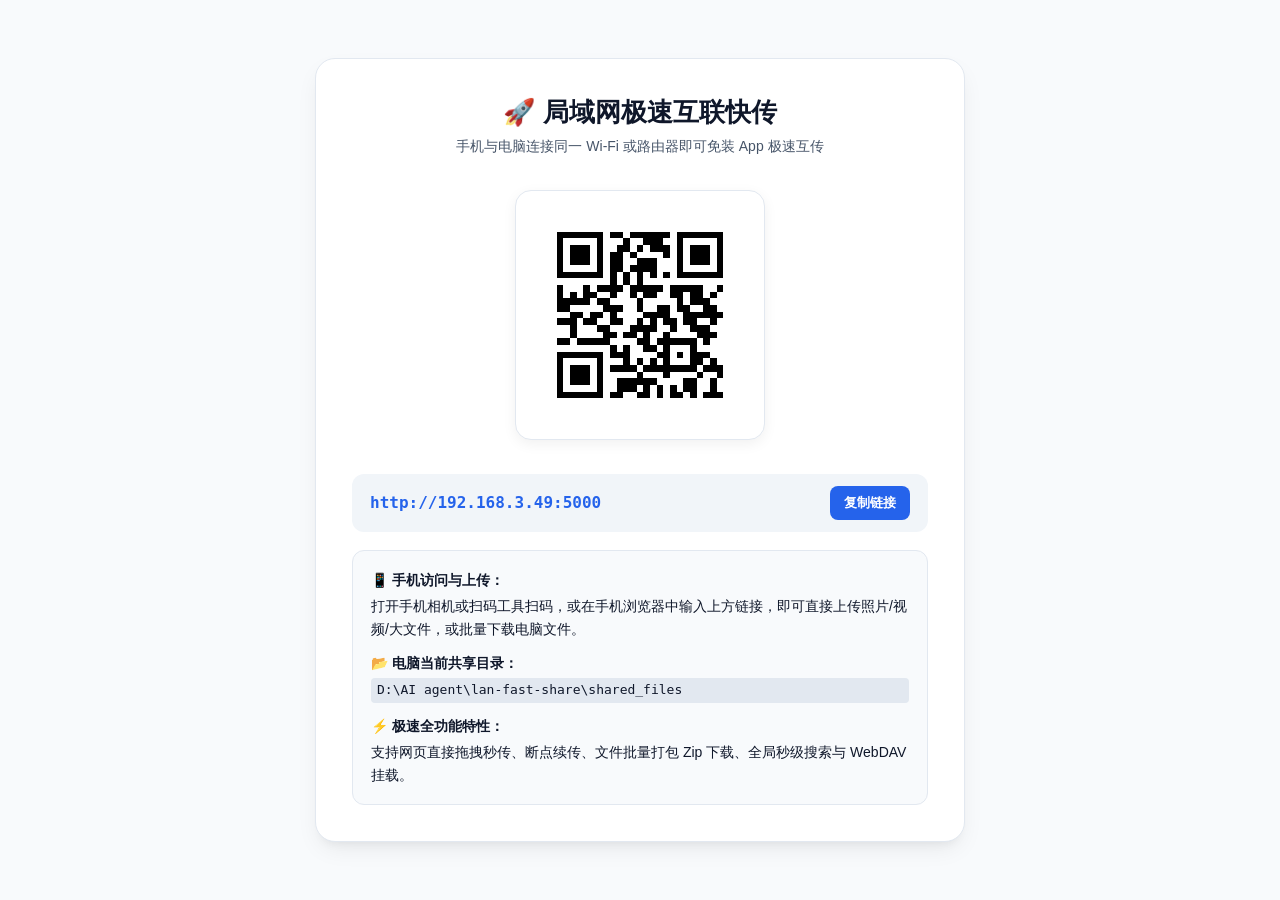
==== commit 7c928a18: "fix(core): 系统级缺陷深度修复与传输/交互/启动加固 1. 重构列表与网格事件绑定为 DOM 事件委托，彻底消除单引号文件名引发的内联 onclick 语法报错与 XSS 隐患 2. 重构批" ====
--- a/qrcode_guide.html
+++ b/qrcode_guide.html
@@ -125,10 +125,14 @@
 <rect x="64" y="32" width="8" height="8" fill="#000000" />
 <rect x="72" y="32" width="8" height="8" fill="#000000" />
 <rect x="80" y="32" width="8" height="8" fill="#000000" />
-<rect x="112" y="32" width="8" height="8" fill="#000000" />
+<rect x="96" y="32" width="8" height="8" fill="#000000" />
+<rect x="104" y="32" width="8" height="8" fill="#000000" />
 <rect x="120" y="32" width="8" height="8" fill="#000000" />
+<rect x="128" y="32" width="8" height="8" fill="#000000" />
 <rect x="136" y="32" width="8" height="8" fill="#000000" />
 <rect x="144" y="32" width="8" height="8" fill="#000000" />
+<rect x="152" y="32" width="8" height="8" fill="#000000" />
+<rect x="160" y="32" width="8" height="8" fill="#000000" />
 <rect x="176" y="32" width="8" height="8" fill="#000000" />
 <rect x="184" y="32" width="8" height="8" fill="#000000" />
 <rect x="192" y="32" width="8" height="8" fill="#000000" />
@@ -138,9 +142,9 @@
 <rect x="224" y="32" width="8" height="8" fill="#000000" />
 <rect x="32" y="40" width="8" height="8" fill="#000000" />
 <rect x="80" y="40" width="8" height="8" fill="#000000" />
-<rect x="96" y="40" width="8" height="8" fill="#000000" />
-<rect x="104" y="40" width="8" height="8" fill="#000000" />
 <rect x="112" y="40" width="8" height="8" fill="#000000" />
+<rect x="136" y="40" width="8" height="8" fill="#000000" />
+<rect x="144" y="40" width="8" height="8" fill="#000000" />
 <rect x="152" y="40" width="8" height="8" fill="#000000" />
 <rect x="176" y="40" width="8" height="8" fill="#000000" />
 <rect x="224" y="40" width="8" height="8" fill="#000000" />
@@ -149,11 +153,12 @@
 <rect x="56" y="48" width="8" height="8" fill="#000000" />
 <rect x="64" y="48" width="8" height="8" fill="#000000" />
 <rect x="80" y="48" width="8" height="8" fill="#000000" />
-<rect x="96" y="48" width="8" height="8" fill="#000000" />
+<rect x="104" y="48" width="8" height="8" fill="#000000" />
 <rect x="112" y="48" width="8" height="8" fill="#000000" />
-<rect x="120" y="48" width="8" height="8" fill="#000000" />
+<rect x="128" y="48" width="8" height="8" fill="#000000" />
 <rect x="144" y="48" width="8" height="8" fill="#000000" />
 <rect x="152" y="48" width="8" height="8" fill="#000000" />
+<rect x="160" y="48" width="8" height="8" fill="#000000" />
 <rect x="176" y="48" width="8" height="8" fill="#000000" />
 <rect x="192" y="48" width="8" height="8" fill="#000000" />
 <rect x="200" y="48" width="8" height="8" fill="#000000" />
@@ -167,9 +172,6 @@
 <rect x="96" y="56" width="8" height="8" fill="#000000" />
 <rect x="104" y="56" width="8" height="8" fill="#000000" />
 <rect x="120" y="56" width="8" height="8" fill="#000000" />
-<rect x="128" y="56" width="8" height="8" fill="#000000" />
-<rect x="144" y="56" width="8" height="8" fill="#000000" />
-<rect x="152" y="56" width="8" height="8" fill="#000000" />
 <rect x="160" y="56" width="8" height="8" fill="#000000" />
 <rect x="176" y="56" width="8" height="8" fill="#000000" />
 <rect x="192" y="56" width="8" height="8" fill="#000000" />
@@ -181,9 +183,11 @@
 <rect x="56" y="64" width="8" height="8" fill="#000000" />
 <rect x="64" y="64" width="8" height="8" fill="#000000" />
 <rect x="80" y="64" width="8" height="8" fill="#000000" />
+<rect x="96" y="64" width="8" height="8" fill="#000000" />
 <rect x="104" y="64" width="8" height="8" fill="#000000" />
 <rect x="128" y="64" width="8" height="8" fill="#000000" />
-<rect x="152" y="64" width="8" height="8" fill="#000000" />
+<rect x="136" y="64" width="8" height="8" fill="#000000" />
+<rect x="144" y="64" width="8" height="8" fill="#000000" />
 <rect x="176" y="64" width="8" height="8" fill="#000000" />
 <rect x="192" y="64" width="8" height="8" fill="#000000" />
 <rect x="200" y="64" width="8" height="8" fill="#000000" />
@@ -191,7 +195,12 @@
 <rect x="224" y="64" width="8" height="8" fill="#000000" />
 <rect x="32" y="72" width="8" height="8" fill="#000000" />
 <rect x="80" y="72" width="8" height="8" fill="#000000" />
+<rect x="96" y="72" width="8" height="8" fill="#000000" />
+<rect x="104" y="72" width="8" height="8" fill="#000000" />
 <rect x="120" y="72" width="8" height="8" fill="#000000" />
+<rect x="128" y="72" width="8" height="8" fill="#000000" />
+<rect x="136" y="72" width="8" height="8" fill="#000000" />
+<rect x="144" y="72" width="8" height="8" fill="#000000" />
 <rect x="176" y="72" width="8" height="8" fill="#000000" />
 <rect x="224" y="72" width="8" height="8" fill="#000000" />
 <rect x="32" y="80" width="8" height="8" fill="#000000" />
@@ -214,130 +223,132 @@
 <rect x="216" y="80" width="8" height="8" fill="#000000" />
 <rect x="224" y="80" width="8" height="8" fill="#000000" />
 <rect x="96" y="88" width="8" height="8" fill="#000000" />
-<rect x="104" y="88" width="8" height="8" fill="#000000" />
 <rect x="112" y="88" width="8" height="8" fill="#000000" />
 <rect x="128" y="88" width="8" height="8" fill="#000000" />
-<rect x="152" y="88" width="8" height="8" fill="#000000" />
-<rect x="160" y="88" width="8" height="8" fill="#000000" />
 <rect x="32" y="96" width="8" height="8" fill="#000000" />
+<rect x="64" y="96" width="8" height="8" fill="#000000" />
 <rect x="80" y="96" width="8" height="8" fill="#000000" />
+<rect x="88" y="96" width="8" height="8" fill="#000000" />
 <rect x="96" y="96" width="8" height="8" fill="#000000" />
 <rect x="104" y="96" width="8" height="8" fill="#000000" />
-<rect x="112" y="96" width="8" height="8" fill="#000000" />
+<rect x="120" y="96" width="8" height="8" fill="#000000" />
+<rect x="128" y="96" width="8" height="8" fill="#000000" />
 <rect x="136" y="96" width="8" height="8" fill="#000000" />
+<rect x="144" y="96" width="8" height="8" fill="#000000" />
+<rect x="152" y="96" width="8" height="8" fill="#000000" />
 <rect x="168" y="96" width="8" height="8" fill="#000000" />
 <rect x="176" y="96" width="8" height="8" fill="#000000" />
+<rect x="184" y="96" width="8" height="8" fill="#000000" />
+<rect x="192" y="96" width="8" height="8" fill="#000000" />
 <rect x="200" y="96" width="8" height="8" fill="#000000" />
-<rect x="208" y="96" width="8" height="8" fill="#000000" />
-<rect x="216" y="96" width="8" height="8" fill="#000000" />
+<rect x="224" y="96" width="8" height="8" fill="#000000" />
 <rect x="32" y="104" width="8" height="8" fill="#000000" />
 <rect x="48" y="104" width="8" height="8" fill="#000000" />
-<rect x="88" y="104" width="8" height="8" fill="#000000" />
+<rect x="64" y="104" width="8" height="8" fill="#000000" />
+<rect x="72" y="104" width="8" height="8" fill="#000000" />
+<rect x="96" y="104" width="8" height="8" fill="#000000" />
 <rect x="120" y="104" width="8" height="8" fill="#000000" />
+<rect x="136" y="104" width="8" height="8" fill="#000000" />
 <rect x="144" y="104" width="8" height="8" fill="#000000" />
-<rect x="160" y="104" width="8" height="8" fill="#000000" />
 <rect x="168" y="104" width="8" height="8" fill="#000000" />
 <rect x="176" y="104" width="8" height="8" fill="#000000" />
-<rect x="184" y="104" width="8" height="8" fill="#000000" />
 <rect x="192" y="104" width="8" height="8" fill="#000000" />
 <rect x="200" y="104" width="8" height="8" fill="#000000" />
-<rect x="208" y="104" width="8" height="8" fill="#000000" />
 <rect x="216" y="104" width="8" height="8" fill="#000000" />
 <rect x="32" y="112" width="8" height="8" fill="#000000" />
 <rect x="40" y="112" width="8" height="8" fill="#000000" />
+<rect x="48" y="112" width="8" height="8" fill="#000000" />
+<rect x="56" y="112" width="8" height="8" fill="#000000" />
 <rect x="64" y="112" width="8" height="8" fill="#000000" />
-<rect x="72" y="112" width="8" height="8" fill="#000000" />
 <rect x="80" y="112" width="8" height="8" fill="#000000" />
-<rect x="104" y="112" width="8" height="8" fill="#000000" />
-<rect x="160" y="112" width="8" height="8" fill="#000000" />
-<rect x="168" y="112" width="8" height="8" fill="#000000" />
+<rect x="88" y="112" width="8" height="8" fill="#000000" />
+<rect x="128" y="112" width="8" height="8" fill="#000000" />
+<rect x="176" y="112" width="8" height="8" fill="#000000" />
 <rect x="192" y="112" width="8" height="8" fill="#000000" />
 <rect x="200" y="112" width="8" height="8" fill="#000000" />
-<rect x="216" y="112" width="8" height="8" fill="#000000" />
-<rect x="224" y="112" width="8" height="8" fill="#000000" />
+<rect x="208" y="112" width="8" height="8" fill="#000000" />
 <rect x="32" y="120" width="8" height="8" fill="#000000" />
-<rect x="56" y="120" width="8" height="8" fill="#000000" />
-<rect x="64" y="120" width="8" height="8" fill="#000000" />
+<rect x="40" y="120" width="8" height="8" fill="#000000" />
 <rect x="88" y="120" width="8" height="8" fill="#000000" />
 <rect x="96" y="120" width="8" height="8" fill="#000000" />
+<rect x="104" y="120" width="8" height="8" fill="#000000" />
 <rect x="128" y="120" width="8" height="8" fill="#000000" />
-<rect x="168" y="120" width="8" height="8" fill="#000000" />
+<rect x="152" y="120" width="8" height="8" fill="#000000" />
+<rect x="160" y="120" width="8" height="8" fill="#000000" />
+<rect x="176" y="120" width="8" height="8" fill="#000000" />
 <rect x="184" y="120" width="8" height="8" fill="#000000" />
-<rect x="200" y="120" width="8" height="8" fill="#000000" />
-<rect x="224" y="120" width="8" height="8" fill="#000000" />
-<rect x="32" y="128" width="8" height="8" fill="#000000" />
-<rect x="40" y="128" width="8" height="8" fill="#000000" />
+<rect x="208" y="120" width="8" height="8" fill="#000000" />
+<rect x="216" y="120" width="8" height="8" fill="#000000" />
+<rect x="48" y="128" width="8" height="8" fill="#000000" />
 <rect x="56" y="128" width="8" height="8" fill="#000000" />
 <rect x="72" y="128" width="8" height="8" fill="#000000" />
 <rect x="80" y="128" width="8" height="8" fill="#000000" />
-<rect x="88" y="128" width="8" height="8" fill="#000000" />
+<rect x="96" y="128" width="8" height="8" fill="#000000" />
 <rect x="136" y="128" width="8" height="8" fill="#000000" />
 <rect x="144" y="128" width="8" height="8" fill="#000000" />
-<rect x="168" y="128" width="8" height="8" fill="#000000" />
+<rect x="152" y="128" width="8" height="8" fill="#000000" />
+<rect x="160" y="128" width="8" height="8" fill="#000000" />
 <rect x="184" y="128" width="8" height="8" fill="#000000" />
 <rect x="192" y="128" width="8" height="8" fill="#000000" />
+<rect x="200" y="128" width="8" height="8" fill="#000000" />
+<rect x="208" y="128" width="8" height="8" fill="#000000" />
+<rect x="216" y="128" width="8" height="8" fill="#000000" />
 <rect x="224" y="128" width="8" height="8" fill="#000000" />
 <rect x="32" y="136" width="8" height="8" fill="#000000" />
+<rect x="40" y="136" width="8" height="8" fill="#000000" />
 <rect x="48" y="136" width="8" height="8" fill="#000000" />
-<rect x="56" y="136" width="8" height="8" fill="#000000" />
 <rect x="64" y="136" width="8" height="8" fill="#000000" />
 <rect x="72" y="136" width="8" height="8" fill="#000000" />
 <rect x="96" y="136" width="8" height="8" fill="#000000" />
 <rect x="104" y="136" width="8" height="8" fill="#000000" />
-<rect x="112" y="136" width="8" height="8" fill="#000000" />
 <rect x="128" y="136" width="8" height="8" fill="#000000" />
-<rect x="136" y="136" width="8" height="8" fill="#000000" />
+<rect x="144" y="136" width="8" height="8" fill="#000000" />
 <rect x="160" y="136" width="8" height="8" fill="#000000" />
 <rect x="168" y="136" width="8" height="8" fill="#000000" />
+<rect x="184" y="136" width="8" height="8" fill="#000000" />
+<rect x="192" y="136" width="8" height="8" fill="#000000" />
 <rect x="216" y="136" width="8" height="8" fill="#000000" />
-<rect x="32" y="144" width="8" height="8" fill="#000000" />
 <rect x="48" y="144" width="8" height="8" fill="#000000" />
-<rect x="72" y="144" width="8" height="8" fill="#000000" />
 <rect x="80" y="144" width="8" height="8" fill="#000000" />
 <rect x="88" y="144" width="8" height="8" fill="#000000" />
-<rect x="96" y="144" width="8" height="8" fill="#000000" />
-<rect x="104" y="144" width="8" height="8" fill="#000000" />
-<rect x="112" y="144" width="8" height="8" fill="#000000" />
+<rect x="120" y="144" width="8" height="8" fill="#000000" />
+<rect x="128" y="144" width="8" height="8" fill="#000000" />
 <rect x="136" y="144" width="8" height="8" fill="#000000" />
 <rect x="144" y="144" width="8" height="8" fill="#000000" />
-<rect x="160" y="144" width="8" height="8" fill="#000000" />
-<rect x="176" y="144" width="8" height="8" fill="#000000" />
+<rect x="168" y="144" width="8" height="8" fill="#000000" />
 <rect x="192" y="144" width="8" height="8" fill="#000000" />
 <rect x="200" y="144" width="8" height="8" fill="#000000" />
-<rect x="216" y="144" width="8" height="8" fill="#000000" />
-<rect x="224" y="144" width="8" height="8" fill="#000000" />
-<rect x="32" y="152" width="8" height="8" fill="#000000" />
-<rect x="56" y="152" width="8" height="8" fill="#000000" />
+<rect x="208" y="144" width="8" height="8" fill="#000000" />
+<rect x="48" y="152" width="8" height="8" fill="#000000" />
 <rect x="88" y="152" width="8" height="8" fill="#000000" />
 <rect x="96" y="152" width="8" height="8" fill="#000000" />
-<rect x="128" y="152" width="8" height="8" fill="#000000" />
+<rect x="112" y="152" width="8" height="8" fill="#000000" />
+<rect x="120" y="152" width="8" height="8" fill="#000000" />
 <rect x="136" y="152" width="8" height="8" fill="#000000" />
-<rect x="144" y="152" width="8" height="8" fill="#000000" />
-<rect x="152" y="152" width="8" height="8" fill="#000000" />
 <rect x="160" y="152" width="8" height="8" fill="#000000" />
-<rect x="168" y="152" width="8" height="8" fill="#000000" />
-<rect x="176" y="152" width="8" height="8" fill="#000000" />
-<rect x="192" y="152" width="8" height="8" fill="#000000" />
+<rect x="200" y="152" width="8" height="8" fill="#000000" />
 <rect x="208" y="152" width="8" height="8" fill="#000000" />
-<rect x="224" y="152" width="8" height="8" fill="#000000" />
+<rect x="216" y="152" width="8" height="8" fill="#000000" />
 <rect x="32" y="160" width="8" height="8" fill="#000000" />
-<rect x="48" y="160" width="8" height="8" fill="#000000" />
+<rect x="40" y="160" width="8" height="8" fill="#000000" />
+<rect x="56" y="160" width="8" height="8" fill="#000000" />
 <rect x="64" y="160" width="8" height="8" fill="#000000" />
 <rect x="72" y="160" width="8" height="8" fill="#000000" />
 <rect x="80" y="160" width="8" height="8" fill="#000000" />
-<rect x="96" y="160" width="8" height="8" fill="#000000" />
+<rect x="88" y="160" width="8" height="8" fill="#000000" />
 <rect x="128" y="160" width="8" height="8" fill="#000000" />
-<rect x="144" y="160" width="8" height="8" fill="#000000" />
+<rect x="136" y="160" width="8" height="8" fill="#000000" />
+<rect x="152" y="160" width="8" height="8" fill="#000000" />
 <rect x="160" y="160" width="8" height="8" fill="#000000" />
 <rect x="168" y="160" width="8" height="8" fill="#000000" />
 <rect x="176" y="160" width="8" height="8" fill="#000000" />
 <rect x="184" y="160" width="8" height="8" fill="#000000" />
 <rect x="192" y="160" width="8" height="8" fill="#000000" />
-<rect x="200" y="160" width="8" height="8" fill="#000000" />
 <rect x="208" y="160" width="8" height="8" fill="#000000" />
 <rect x="96" y="168" width="8" height="8" fill="#000000" />
-<rect x="104" y="168" width="8" height="8" fill="#000000" />
 <rect x="112" y="168" width="8" height="8" fill="#000000" />
+<rect x="136" y="168" width="8" height="8" fill="#000000" />
+<rect x="144" y="168" width="8" height="8" fill="#000000" />
 <rect x="160" y="168" width="8" height="8" fill="#000000" />
 <rect x="192" y="168" width="8" height="8" fill="#000000" />
 <rect x="32" y="176" width="8" height="8" fill="#000000" />
@@ -347,38 +358,41 @@
 <rect x="64" y="176" width="8" height="8" fill="#000000" />
 <rect x="72" y="176" width="8" height="8" fill="#000000" />
 <rect x="80" y="176" width="8" height="8" fill="#000000" />
-<rect x="128" y="176" width="8" height="8" fill="#000000" />
-<rect x="136" y="176" width="8" height="8" fill="#000000" />
-<rect x="144" y="176" width="8" height="8" fill="#000000" />
+<rect x="96" y="176" width="8" height="8" fill="#000000" />
+<rect x="104" y="176" width="8" height="8" fill="#000000" />
+<rect x="112" y="176" width="8" height="8" fill="#000000" />
 <rect x="152" y="176" width="8" height="8" fill="#000000" />
 <rect x="160" y="176" width="8" height="8" fill="#000000" />
 <rect x="176" y="176" width="8" height="8" fill="#000000" />
 <rect x="192" y="176" width="8" height="8" fill="#000000" />
 <rect x="200" y="176" width="8" height="8" fill="#000000" />
 <rect x="208" y="176" width="8" height="8" fill="#000000" />
-<rect x="224" y="176" width="8" height="8" fill="#000000" />
 <rect x="32" y="184" width="8" height="8" fill="#000000" />
 <rect x="80" y="184" width="8" height="8" fill="#000000" />
-<rect x="120" y="184" width="8" height="8" fill="#000000" />
+<rect x="112" y="184" width="8" height="8" fill="#000000" />
+<rect x="128" y="184" width="8" height="8" fill="#000000" />
 <rect x="144" y="184" width="8" height="8" fill="#000000" />
-<rect x="152" y="184" width="8" height="8" fill="#000000" />
 <rect x="160" y="184" width="8" height="8" fill="#000000" />
 <rect x="192" y="184" width="8" height="8" fill="#000000" />
-<rect x="208" y="184" width="8" height="8" fill="#000000" />
-<rect x="224" y="184" width="8" height="8" fill="#000000" />
+<rect x="200" y="184" width="8" height="8" fill="#000000" />
+<rect x="216" y="184" width="8" height="8" fill="#000000" />
 <rect x="32" y="192" width="8" height="8" fill="#000000" />
 <rect x="48" y="192" width="8" height="8" fill="#000000" />
 <rect x="56" y="192" width="8" height="8" fill="#000000" />
 <rect x="64" y="192" width="8" height="8" fill="#000000" />
 <rect x="80" y="192" width="8" height="8" fill="#000000" />
+<rect x="96" y="192" width="8" height="8" fill="#000000" />
 <rect x="104" y="192" width="8" height="8" fill="#000000" />
+<rect x="112" y="192" width="8" height="8" fill="#000000" />
 <rect x="120" y="192" width="8" height="8" fill="#000000" />
+<rect x="136" y="192" width="8" height="8" fill="#000000" />
+<rect x="144" y="192" width="8" height="8" fill="#000000" />
+<rect x="152" y="192" width="8" height="8" fill="#000000" />
 <rect x="160" y="192" width="8" height="8" fill="#000000" />
 <rect x="168" y="192" width="8" height="8" fill="#000000" />
 <rect x="176" y="192" width="8" height="8" fill="#000000" />
 <rect x="184" y="192" width="8" height="8" fill="#000000" />
 <rect x="192" y="192" width="8" height="8" fill="#000000" />
-<rect x="200" y="192" width="8" height="8" fill="#000000" />
 <rect x="208" y="192" width="8" height="8" fill="#000000" />
 <rect x="216" y="192" width="8" height="8" fill="#000000" />
 <rect x="224" y="192" width="8" height="8" fill="#000000" />
@@ -387,12 +401,9 @@
 <rect x="56" y="200" width="8" height="8" fill="#000000" />
 <rect x="64" y="200" width="8" height="8" fill="#000000" />
 <rect x="80" y="200" width="8" height="8" fill="#000000" />
-<rect x="104" y="200" width="8" height="8" fill="#000000" />
 <rect x="128" y="200" width="8" height="8" fill="#000000" />
-<rect x="136" y="200" width="8" height="8" fill="#000000" />
-<rect x="184" y="200" width="8" height="8" fill="#000000" />
+<rect x="160" y="200" width="8" height="8" fill="#000000" />
 <rect x="200" y="200" width="8" height="8" fill="#000000" />
-<rect x="208" y="200" width="8" height="8" fill="#000000" />
 <rect x="224" y="200" width="8" height="8" fill="#000000" />
 <rect x="32" y="208" width="8" height="8" fill="#000000" />
 <rect x="48" y="208" width="8" height="8" fill="#000000" />
@@ -401,27 +412,24 @@
 <rect x="80" y="208" width="8" height="8" fill="#000000" />
 <rect x="104" y="208" width="8" height="8" fill="#000000" />
 <rect x="112" y="208" width="8" height="8" fill="#000000" />
+<rect x="120" y="208" width="8" height="8" fill="#000000" />
+<rect x="128" y="208" width="8" height="8" fill="#000000" />
 <rect x="136" y="208" width="8" height="8" fill="#000000" />
 <rect x="144" y="208" width="8" height="8" fill="#000000" />
-<rect x="160" y="208" width="8" height="8" fill="#000000" />
-<rect x="168" y="208" width="8" height="8" fill="#000000" />
-<rect x="176" y="208" width="8" height="8" fill="#000000" />
 <rect x="184" y="208" width="8" height="8" fill="#000000" />
 <rect x="192" y="208" width="8" height="8" fill="#000000" />
-<rect x="208" y="208" width="8" height="8" fill="#000000" />
-<rect x="224" y="208" width="8" height="8" fill="#000000" />
+<rect x="216" y="208" width="8" height="8" fill="#000000" />
 <rect x="32" y="216" width="8" height="8" fill="#000000" />
 <rect x="80" y="216" width="8" height="8" fill="#000000" />
 <rect x="104" y="216" width="8" height="8" fill="#000000" />
-<rect x="128" y="216" width="8" height="8" fill="#000000" />
+<rect x="112" y="216" width="8" height="8" fill="#000000" />
+<rect x="120" y="216" width="8" height="8" fill="#000000" />
 <rect x="136" y="216" width="8" height="8" fill="#000000" />
-<rect x="160" y="216" width="8" height="8" fill="#000000" />
-<rect x="176" y="216" width="8" height="8" fill="#000000" />
+<rect x="152" y="216" width="8" height="8" fill="#000000" />
+<rect x="168" y="216" width="8" height="8" fill="#000000" />
 <rect x="184" y="216" width="8" height="8" fill="#000000" />
 <rect x="192" y="216" width="8" height="8" fill="#000000" />
-<rect x="200" y="216" width="8" height="8" fill="#000000" />
-<rect x="208" y="216" width="8" height="8" fill="#000000" />
-<rect x="224" y="216" width="8" height="8" fill="#000000" />
+<rect x="216" y="216" width="8" height="8" fill="#000000" />
 <rect x="32" y="224" width="8" height="8" fill="#000000" />
 <rect x="40" y="224" width="8" height="8" fill="#000000" />
 <rect x="48" y="224" width="8" height="8" fill="#000000" />
@@ -431,19 +439,20 @@
 <rect x="80" y="224" width="8" height="8" fill="#000000" />
 <rect x="96" y="224" width="8" height="8" fill="#000000" />
 <rect x="104" y="224" width="8" height="8" fill="#000000" />
-<rect x="120" y="224" width="8" height="8" fill="#000000" />
 <rect x="128" y="224" width="8" height="8" fill="#000000" />
 <rect x="136" y="224" width="8" height="8" fill="#000000" />
-<rect x="160" y="224" width="8" height="8" fill="#000000" />
+<rect x="152" y="224" width="8" height="8" fill="#000000" />
+<rect x="168" y="224" width="8" height="8" fill="#000000" />
 <rect x="176" y="224" width="8" height="8" fill="#000000" />
 <rect x="192" y="224" width="8" height="8" fill="#000000" />
-<rect x="200" y="224" width="8" height="8" fill="#000000" />
+<rect x="208" y="224" width="8" height="8" fill="#000000" />
+<rect x="216" y="224" width="8" height="8" fill="#000000" />
 <rect x="224" y="224" width="8" height="8" fill="#000000" />
 </svg>
         </div>
 
         <div class="url-box">
-            <span class="url-text" id="targetUrl">http://192.168.3.49:5001</span>
+            <span class="url-text" id="targetUrl">http://192.168.3.49:5000</span>
             <button class="copy-btn" onclick="copyLink()">复制链接</button>
         </div>
 
